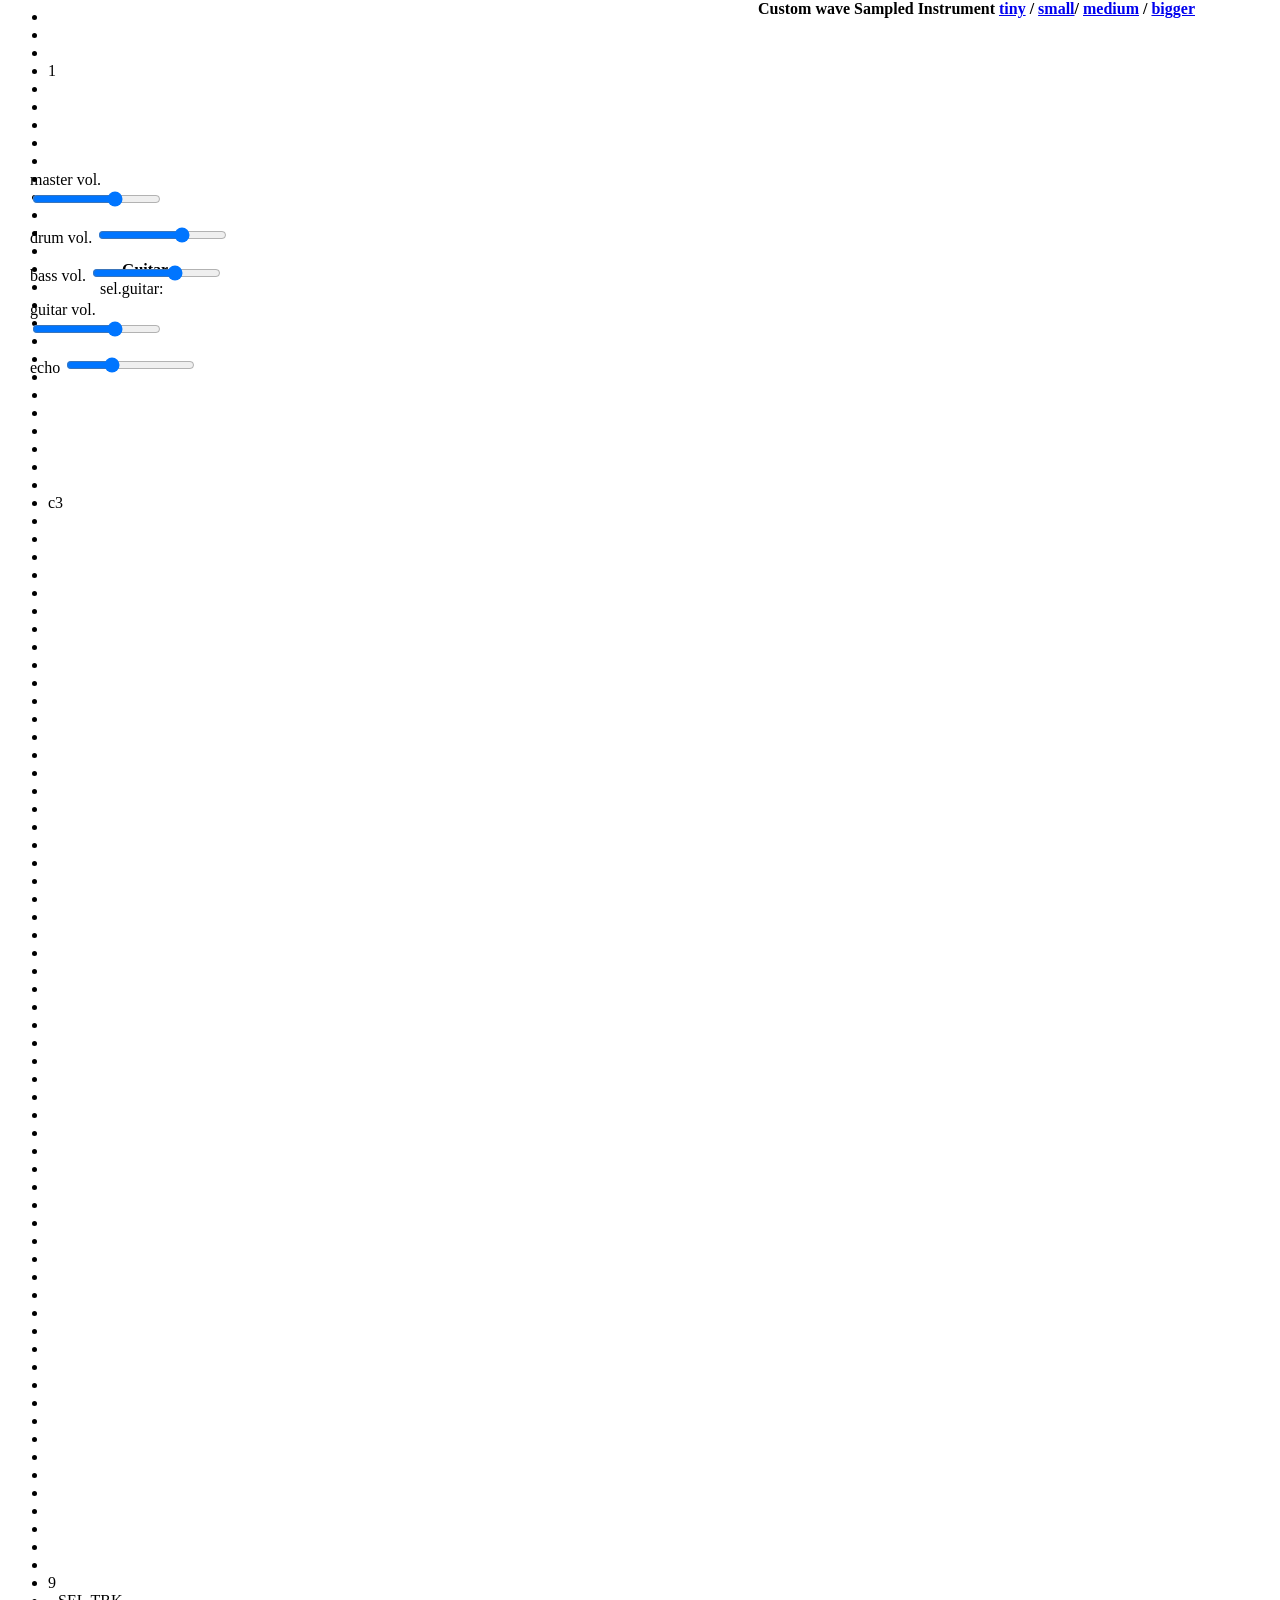
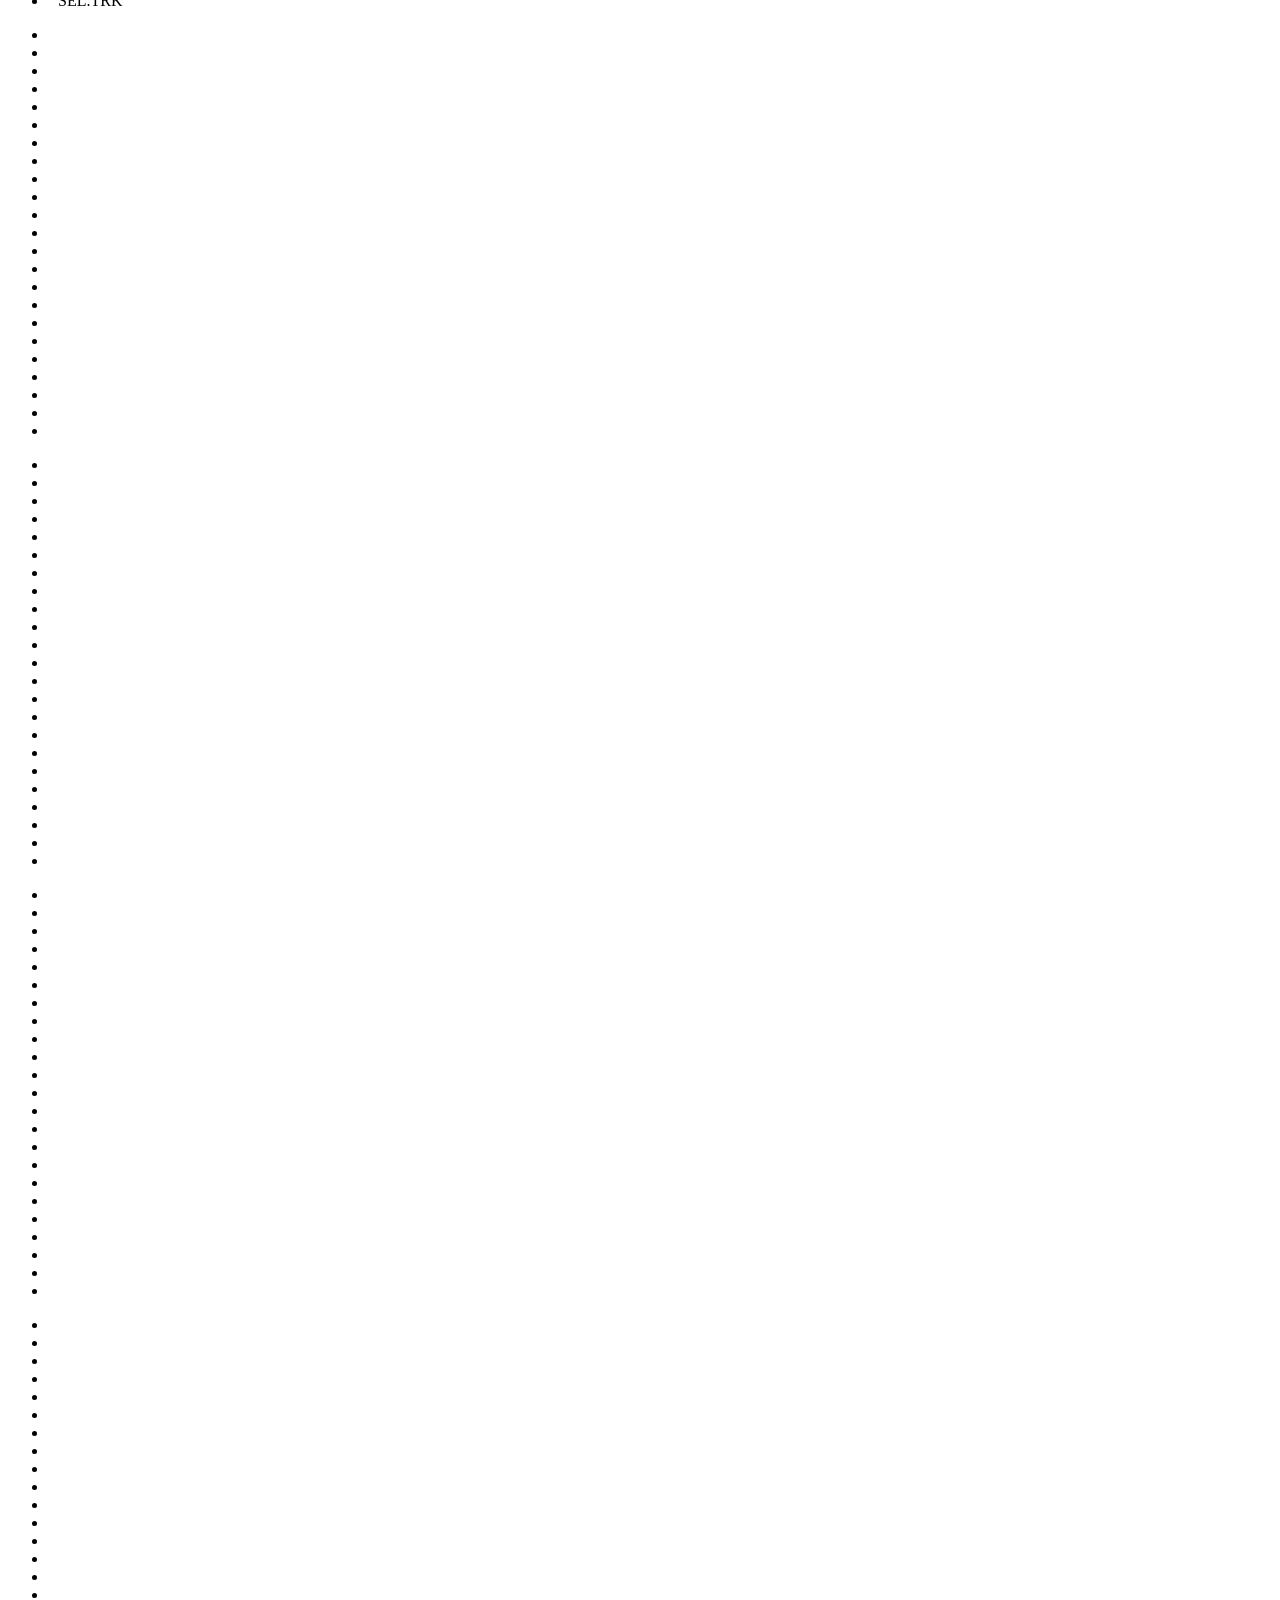
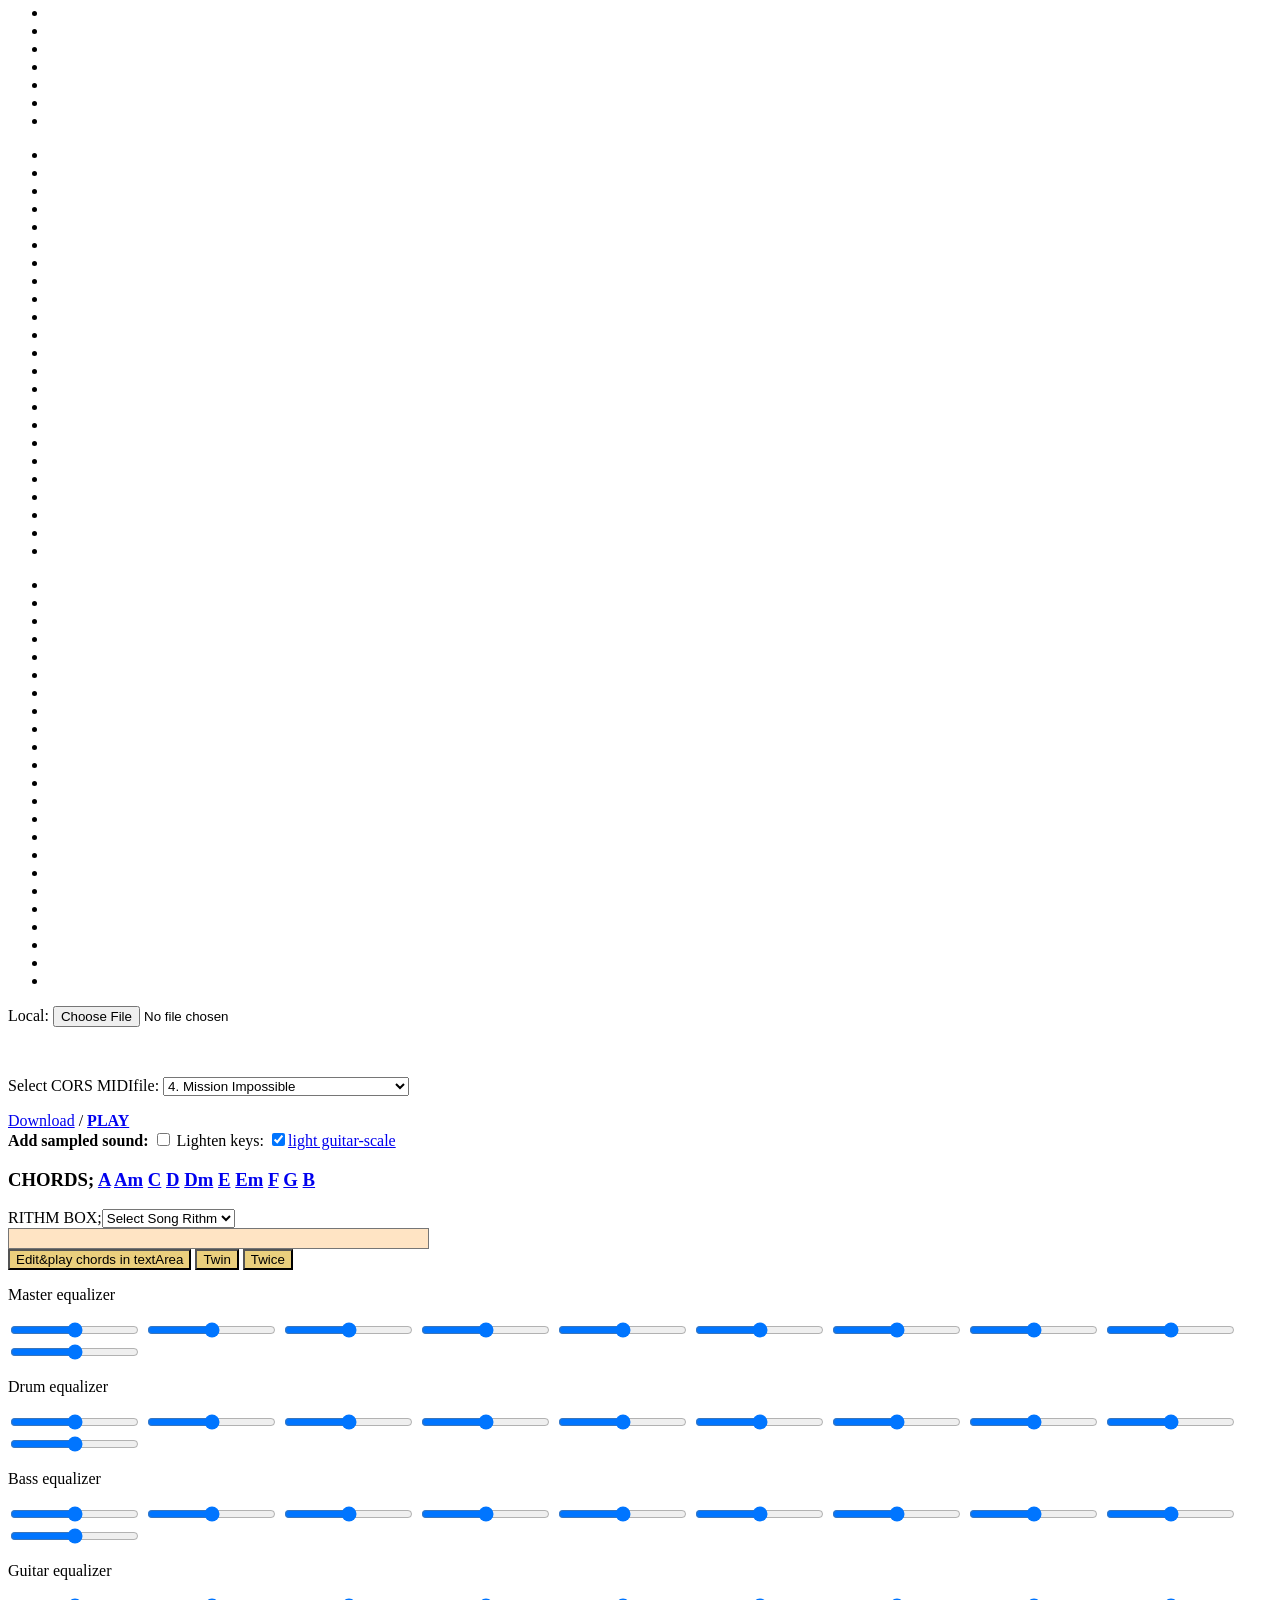
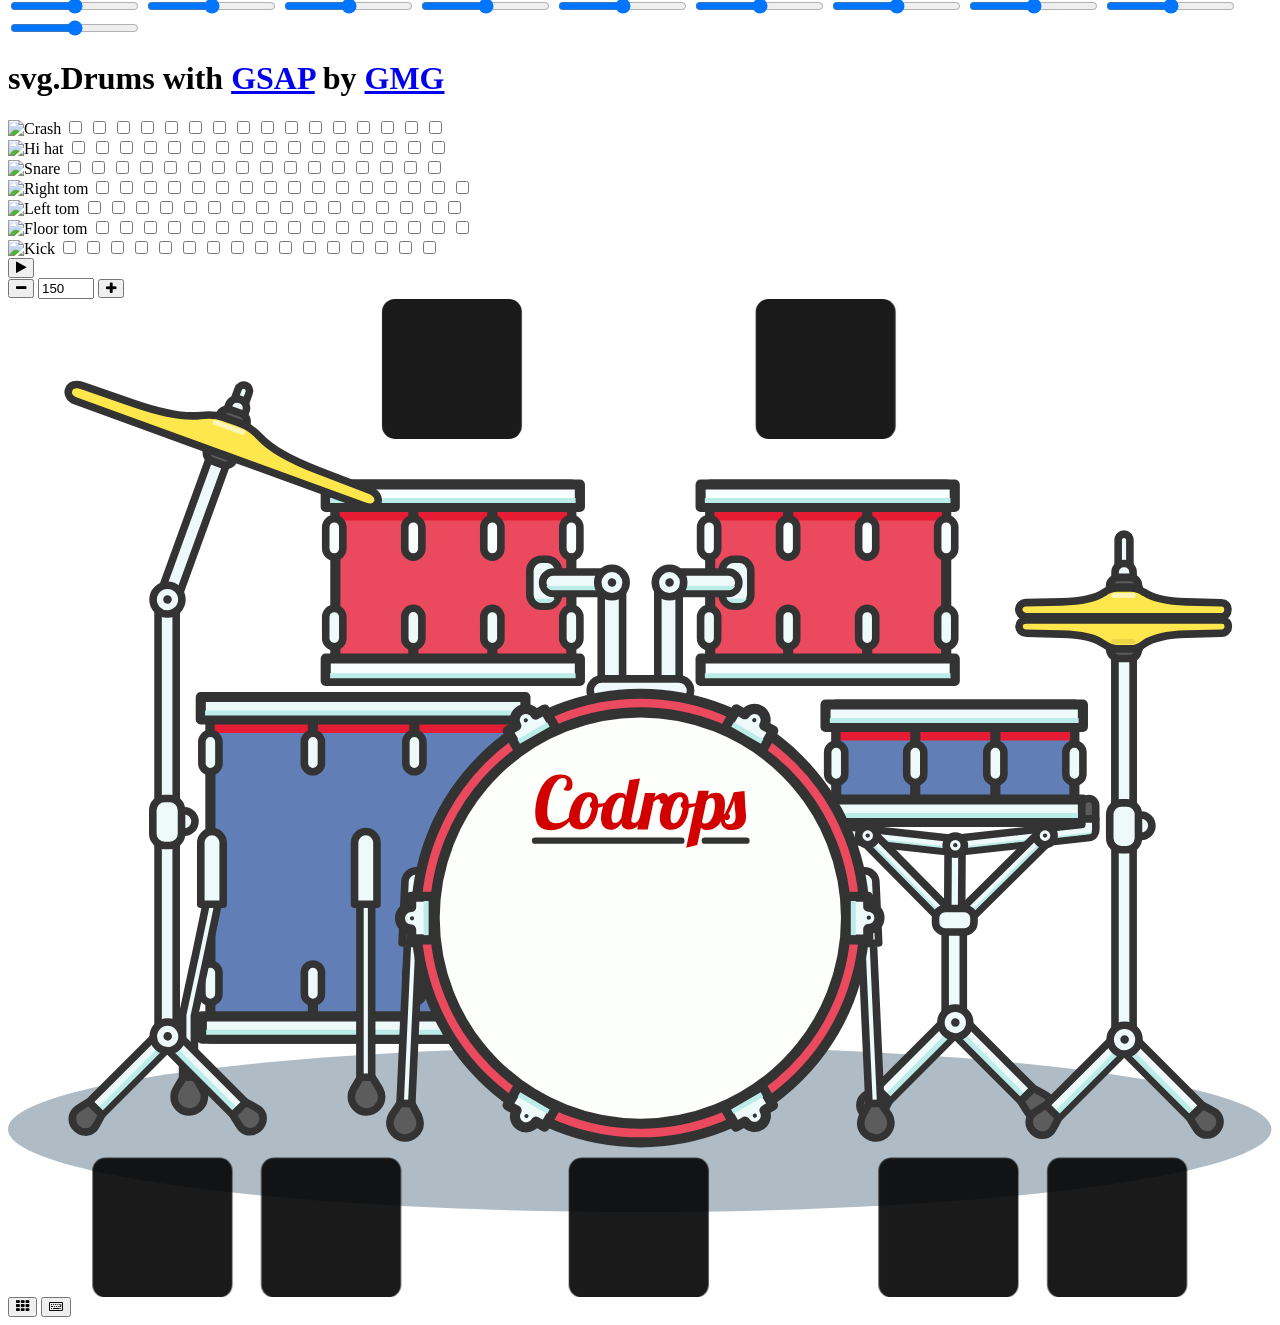
==== ,,,,MyStudio_sampledInstruments.html @ 94fbf36f "Add files via upload" ====
<html>
	<head>
		<!-- myCustomInstrument-->
		<script src="vendors/MIDIFile.js"></script>
		<script src="js/myCustomInstrument.js"></script>
		<script src="../,,,,WebAudioFont-js/npm/dist/WebAudioFontPlayer.js"></script>
		<!-- do not include not used below-->
		<script src="../,,,,WebAudioFont-js/_webaudiofontdata/0250_Acoustic Guitar Steel/0250_JCLive_sf2_file.js"></script>
		<script src="../,,,,WebAudioFont-js/_webaudiofontdata/0290_Elektrik Guitar Overdriven/0290_SBLive_sf2.js"></script>		
		<script src="../,,,,WebAudioFont-js/_webaudiofontdata/0300_Elektrik Guitar Distortion/0300_SBLive_sf2.js"></script>		
		<script src="../,,,,WebAudioFont-js/_webaudiofontdata/0340_Electric Bass pick/0340_SBLive_sf2.js"></script>	
		<script src="../,,,,WebAudioFont-js/_webaudiofontdata/,Drums/SBLive/12835_0_SBLive_sf2.js"></script>		
		<script src="../,,,,WebAudioFont-js/_webaudiofontdata/,Drums/SBLive/12838_0_SBLive_sf2.js"></script>		
		<script src="../,,,,WebAudioFont-js/_webaudiofontdata/,Drums/SBLive/12842_0_SBLive_sf2.js"></script>	
		<!-- - -->
		<link rel="shortcut icon" href="favicon.ico">
		<link rel="stylesheet" type="text/css" href="css/normalize.css">
		<link rel="stylesheet" type="text/css" href="css/my_styles.css">	
		<link rel="stylesheet" type="text/css" href="fonts/font-awesome-4.3.0/css/font-awesome.min.css">
		<script src="vendors/jquery-1.12.1.min.js"></script>
	</head>
	<body>
		<div id='pianoKeyboard'>
			<h4 style="position: fixed;top:0;right:85; margin-top:0;cursor: pointer; z-index: 9;">Custom wave Sampled Instrument
				<a href="#" onclick='document.getElementById("pianoset").style.fontSize ="smaller";'>tiny</a> / 
				<a href="#" onclick='document.getElementById("pianoset").style.fontSize ="medium";'><strong>small</strong></a>/ 
				<a href="#" onclick='document.getElementById("pianoset").style.fontSize ="large";'><strong>medium</strong></a> / 
				<a href="#" onclick='document.getElementById("pianoset").style.fontSize ="x-large";'><strong>bigger</strong></a>
				<br/>
			</h4>
			<ul id="pianoset" class="set">
			<!-- reduced midi keyz
					<li id='0'  class="white c " onclick='playKeyNow(0)'>0</li>
					<li id='1'  class="black cs" onclick='playKeyNow(1)'></li>
					<li id='2'  class="white d " onclick='playKeyNow(2)'></li>
					<li id='3'  class="black ds" onclick='playKeyNow(3)'></li>
					<li id='4'  class="white e " onclick='playKeyNow(4)'></li>
					<li id='5'  class="white f " onclick='playKeyNow(5)'></li>
					<li id='6'  class="black fs" onclick='playKeyNow(6)'></li>
					<li id='7'  class="white g " onclick='playKeyNow(7)'></li>
					<li id='8'  class="black gs" onclick='playKeyNow(8)'></li>
					<li id='9'  class="white a " onclick='playKeyNow(9)'></li>
					<li id='10' class="black bs" onclick='playKeyNow(10)'></li>
					<li id='11' class="white b " onclick='playKeyNow(11)'></li>
					<li id='12' class="white c "  onclick='playKeyNow(0+12*1)'></li>
					<li id='13' class="black cs"  onclick='playKeyNow(1+12*1)'></li>
					<li id='14' class="white d " onclick='playKeyNow(2+12*1)'></li>
					<li id='15' class="black ds"  onclick='playKeyNow(3+12*1)'></li>
					<li id='16' class="white e " onclick='playKeyNow(4+12*1)'></li>
					<li id='17' class="white f "  onclick='playKeyNow(5+12*1)'></li>
					<li id='18' class="black fs" onclick='playKeyNow(6+12*1)'></li>
					<li id='19' class="white g "  onclick='playKeyNow(7+12*1)'></li>
					<li id='20' class="black gs"  onclick='playKeyNow(8+12*1)'></li>
				 -->	
					<li id='21' class="white a " onclick='playKeyNow(9+12*1)'></li>
					<li id='22' class="black bs" onclick='playKeyNow(10+12*1)'></li>
					<li id='23' class="white b " onclick='playKeyNow(11+12*1)'></li>
					<li id='24' class="white c " onclick='playKeyNow(0+12*2)'>1</li> <!-- c1-->
					<li id='25' class="black cs" onclick='playKeyNow(1+12*2)'></li>
					<li id='26' class="white d " onclick='playKeyNow(2+12*2)'></li>
					<li id='27' class="black ds" onclick='playKeyNow(3+12*2)'></li>
					<li id='28' class="white e " onclick='playKeyNow(4+12*2)'></li>
					<li id='29' class="white f " onclick='playKeyNow(5+12*2)'></li>
					<li id='30' class="black fs" onclick='playKeyNow(6+12*2)'></li>
					<li id='31' class="white g " onclick='playKeyNow(7+12*2)'></li>
					<li id='32' class="black gs" onclick='playKeyNow(8+12*2)'></li>
					<li id='33' class="white a " onclick='playKeyNow(9+12*2)'></li>		<!-- A0-->
					<li id='34' class="black bs" onclick='playKeyNow(10+12*2)'></li>
					<li id='35' class="white b " onclick='playKeyNow(11+12*2)'></li>
					<li id='36' class="white c " onclick='playKeyNow(0+12*3)'></li> <!--c2  call middle+12-->
					<li id='37' class="black cs" onclick='playKeyNow(1+12*3)'></li>
					<li id='38' class="white d " onclick='playKeyNow(2+12*3)'></li>
					<li id='39' class="black ds" onclick='playKeyNow(3+12*3)'></li>
					<li id='40' class="white e " onclick='playKeyNow(4+12*3)'></li>
					<li id='41' class="white f " onclick='playKeyNow(5+12*3)'></li>
					<li id='42' class="black fs" onclick='playKeyNow(6+12*3)'></li>
					<li id='43' class="white g " onclick='playKeyNow(7+12*3)'></li>
					<li id='44' class="black gs" onclick='playKeyNow(8+12*3)'></li>
					<li id='45' class="white a " onclick='playKeyNow(9+12*3)'></li>
					<li id='46' class="black bs" onclick='playKeyNow(10+12*3)'></li>
					<li id='47' class="white b " onclick='playKeyNow(11+12*3)'></li>
					<li id='48' class="white c " onclick='playKeyNow(0+12*4)'>c3</li> <!--c3 48 4 -->
					<li id='49' class="black cs" onclick='playKeyNow(1+12*4)'></li>
					<li id='50' class="white d " onclick='playKeyNow(2+12*4)'></li>
					<li id='51' class="black ds" onclick='playKeyNow(3+12*4)'></li>
					<li id='52' class="white e " onclick='playKeyNow(4+12*4)'></li>
					<li id='53' class="white f " onclick='playKeyNow(5+12*4)'></li>
					<li id='54' class="black fs" onclick='playKeyNow(6+12*4)'></li>
					<li id='55' class="white g " onclick='playKeyNow(7+12*4)'></li>
					<li id='56' class="black gs" onclick='playKeyNow(8+12*4)'></li>
					<li id='57' class="white a " onclick='playKeyNow(9+12*4)'></li>
					<li id='58' class="black bs" onclick='playKeyNow(10+12*4)'></li>
					<li id='59' class="white b " onclick='playKeyNow(11+12*4)'></li>
					<li id='60' class="white c " onclick='playKeyNow(0+12*5)'></li> <!-- c4 -->
					<li id='61' class="black cs" onclick='playKeyNow(1+12*5)'></li>
					<li id='62' class="white d " onclick='playKeyNow(2+12*5)'></li>
					<li id='63' class="black ds" onclick='playKeyNow(3+12*5)'></li>
					<li id='64' class="white e " onclick='playKeyNow(4+12*5)'></li>
					<li id='65' class="white f " onclick='playKeyNow(5+12*5)'></li>
					<li id='66' class="black fs" onclick='playKeyNow(6+12*5)'></li>
					<li id='67' class="white g " onclick='playKeyNow(7+12*5)'></li>
					<li id='68' class="black gs" onclick='playKeyNow(8+12*5)'></li>
					<li id='69' class="white a " onclick='playKeyNow(9+12*5)'></li>
					<li id='70' class="black bs" onclick='playKeyNow(10+12*5)'></li>
					<li id='71' class="white b " onclick='playKeyNow(11+12*5)'></li>
					<li id='72' class="white c " onclick='playKeyNow(0+12*6)'></li> <!-- c5 -->
					<li id='73' class="black cs" onclick='playKeyNow(1+12*6)'></li>
					<li id='74' class="white d " onclick='playKeyNow(2+12*6)'></li>
					<li id='75' class="black ds" onclick='playKeyNow(3+12*6)'></li>
					<li id='76' class="white e " onclick='playKeyNow(4+12*6)'></li>
					<li id='77' class="white f " onclick='playKeyNow(5+12*6)'></li>
					<li id='78' class="black fs" onclick='playKeyNow(6+12*6)'></li>
					<li id='79' class="white g " onclick='playKeyNow(7+12*6)'></li>
					<li id='80' class="black gs" onclick='playKeyNow(8+12*6)'></li>
					<li id='81' class="white a " onclick='playKeyNow(9+12*6)'></li>
					<li id='82' class="black bs" onclick='playKeyNow(10+12*6)'></li>
					<li id='83' class="white b " onclick='playKeyNow(11+12*6)'></li>
					<li id='84' class="white c " onclick='playKeyNow(0+12*7)'></li> <!-- c6 -->
					<li id='85' class="black cs" onclick='playKeyNow(1+12*7)'></li>
					<li id='86' class="white d " onclick='playKeyNow(2+12*7)'></li>
					<li id='87' class="black ds" onclick='playKeyNow(3+12*7)'></li>
					<li id='88' class="white e " onclick='playKeyNow(4+12*7)'></li>
					<li id='89' class="white f " onclick='playKeyNow(5+12*7)'></li>
					<li id='90' class="black fs" onclick='playKeyNow(6+12*7)'></li>
					<li id='91' class="white g " onclick='playKeyNow(7+12*7)'></li>
					<li id='92' class="black gs" onclick='playKeyNow(8+12*7)'></li>
					<li id='93' class="white a " onclick='playKeyNow(9+12*7)'></li>
					<li id='94' class="black bs" onclick='playKeyNow(10+12*7)'></li>
					<li id='95' class="white b " onclick='playKeyNow(11+12*7)'></li>
					<li id='96' class="white c " onclick='playKeyNow(0+12*8)'></li> <!-- c7 -->
					<li id='97' class="black cs" onclick='playKeyNow(1+12*7)'></li>
					<li id='98' class="white d " onclick='playKeyNow(2+12*7)'></li>
					<li id='99' class="black ds" onclick='playKeyNow(3+12*7)'></li>
					<li id='100' class="white e " onclick='playKeyNow(4+12*7)'></li>
					<li id='101' class="white f " onclick='playKeyNow(5+12*7)'></li>
					<li id='102' class="black fs" onclick='playKeyNow(6+12*7)'></li>
					<li id='103' class="white g " onclick='playKeyNow(7+12*7)'></li>
					<li id='104' class="black gs" onclick='playKeyNow(8+12*7)'></li>
					<li id='105' class="white a " onclick='playKeyNow(9+12*7)'></li>
					<li id='106' class="black bs" onclick='playKeyNow(10+12*7)'></li>
					<li id='107' class="white b " onclick='playKeyNow(11+12*7)'></li>
					<li id='108' class="white c " onclick='playKeyNow(0+12*8)'>9</li> <!-- c8 -->
					<li><div id="Track" style="margin-right: -33; padding-left: 10; z-index:1">SEL.TRK</div></li>
			</ul>
		</div>
		<div id='guitar'><h4 style="position: fixed;top:240;left:122">Guitar</h4>
			<div id="TrackG" style="position: fixed;top:280;left:100">sel.guitar:</div>
			<ul class="string e">
					<li id="e64" class="64" onclick='my_rithm([64],_c,_chord)' title="64"></li><!-- 40-->
					<li id="e65" class="65" onclick='my_rithm([65],_c,_chord)' title="65"></li>
					<li id="e66" class="66" onclick='my_rithm([66],_c,_chord)' title="66"></li>
					<li id="e67" class="67" onclick='my_rithm([67],_c,_chord)' title="67"></li>
					<li id="e68" class="68" onclick='my_rithm([68],_c,_chord)' title="68"></li>
					<li id="e69" class="69" onclick='my_rithm([69],_c,_chord)' title="69"></li>
					<li id="e70" class="70" onclick='my_rithm([70],_c,_chord)' title="70"></li>
					<li id="e71" class="71" onclick='my_rithm([71],_c,_chord)' title="71"></li>
					<li id="e72" class="72" onclick='my_rithm([72],_c,_chord)' title="72"></li>
					<li id="e73" class="73" onclick='my_rithm([73],_c,_chord)' title="73"></li>
					<li id="e74" class="74" onclick='my_rithm([74],_c,_chord)' title="74"></li>
					<li id="e75" class="75" onclick='my_rithm([75],_c,_chord)' title="75"></li>
					<li id="e76" class="76" onclick='my_rithm([76],_c,_chord)' title="76"></li>
					<li id="e77" class="77" onclick='my_rithm([77],_c,_chord)' title="77"></li>
					<li id="e78" class="78" onclick='my_rithm([78],_c,_chord)' title="78"></li>
					<li id="e79" class="79" onclick='my_rithm([79],_c,_chord)' title="79"></li>
					<li id="e80" class="80" onclick='my_rithm([80],_c,_chord)' title="80"></li>
					<li id="e81" class="81" onclick='my_rithm([81],_c,_chord)' title="81"></li>
					<li id="e82" class="82" onclick='my_rithm([82],_c,_chord)' title="82"></li>
					<li id="e83" class="83" onclick='my_rithm([83],_c,_chord)' title="83"></li>
					<li id="e84" class="84" onclick='my_rithm([84],_c,_chord)' title="84"></li>
					<li id="e85" class="85" onclick='my_rithm([85],_c,_chord)' title="85"></li>
					<li id="e86" class="86" onclick='my_rithm([86],_c,_chord)' title="86"></li>
			</ul>
			<ul class="string B">
					<li id="B59" class="59" onclick='my_rithm([59],_c,_chord)'title="59"></li><!-- 40-->
					<li id="B60" class="60" onclick='my_rithm([60],_c,_chord)'title="60"></li>
					<li id="B61" class="61" onclick='my_rithm([61],_c,_chord)'title="61"></li>
					<li id="B62" class="62" onclick='my_rithm([62],_c,_chord)'title="62"></li>
					<li id="B63" class="63" onclick='my_rithm([63],_c,_chord)'title="63"></li>
					<li id="B64" class="64" onclick='my_rithm([64],_c,_chord)'title="64"></li>
					<li id="B65" class="65" onclick='my_rithm([65],_c,_chord)'title="65"></li>
					<li id="B66" class="66" onclick='my_rithm([66],_c,_chord)'title="66"></li>
					<li id="B67" class="67" onclick='my_rithm([67],_c,_chord)'title="67"></li>
					<li id="B68" class="68" onclick='my_rithm([68],_c,_chord)'title="68"></li>
					<li id="B69" class="69" onclick='my_rithm([69],_c,_chord)'title="69"></li>
					<li id="B70" class="70" onclick='my_rithm([70],_c,_chord)'title="70"></li>
					<li id="B71" class="71" onclick='my_rithm([71],_c,_chord)'title="71"></li>
					<li id="B72" class="72" onclick='my_rithm([72],_c,_chord)'title="72"></li>
					<li id="B73" class="73" onclick='my_rithm([73],_c,_chord)'title="73"></li>
					<li id="B74" class="74" onclick='my_rithm([74],_c,_chord)'title="74"></li>
					<li id="B75" class="75" onclick='my_rithm([75],_c,_chord)'title="75"></li>
					<li id="B76" class="76" onclick='my_rithm([76],_c,_chord)'title="76"></li>
					<li id="B77" class="77" onclick='my_rithm([77],_c,_chord)'title="77"></li>
					<li id="B78" class="78" onclick='my_rithm([78],_c,_chord)'title="78"></li>
					<li id="B79" class="79" onclick='my_rithm([79],_c,_chord)'title="79"></li>
					<li id="B80" class="80" onclick='my_rithm([80],_c,_chord)'title="80"></li>
					<li id="B81" class="81" onclick='my_rithm([81],_c,_chord)'title="81"></li>
			</ul>
			<ul class="string G">
					<li id="G55" class="55" onclick='my_rithm([55],_c,_chord)'title="55"></li><!-- 40-->
					<li id="G56" class="56" onclick='my_rithm([56],_c,_chord)'title="56"></li>
					<li id="G57" class="57" onclick='my_rithm([57],_c,_chord)'title="57"></li>
					<li id="G58" class="58" onclick='my_rithm([58],_c,_chord)'title="58"></li>
					<li id="G59" class="59" onclick='my_rithm([59],_c,_chord)'title="59"></li>
					<li id="G60" class="60" onclick='my_rithm([60],_c,_chord)'title="60"></li>
					<li id="G61" class="61" onclick='my_rithm([61],_c,_chord)'title="61"></li>
					<li id="G62" class="62" onclick='my_rithm([62],_c,_chord)'title="62"></li>
					<li id="G63" class="63" onclick='my_rithm([63],_c,_chord)'title="63"></li>
					<li id="G64" class="64" onclick='my_rithm([64],_c,_chord)'title="64"></li>
					<li id="G65" class="65" onclick='my_rithm([65],_c,_chord)'title="65"></li>
					<li id="G66" class="66" onclick='my_rithm([66],_c,_chord)'title="66"></li>
					<li id="G67" class="67" onclick='my_rithm([67],_c,_chord)'title="67"></li>
					<li id="G68" class="68" onclick='my_rithm([68],_c,_chord)'title="68"></li>
					<li id="G69" class="69" onclick='my_rithm([69],_c,_chord)'title="69"></li>
					<li id="G70" class="70" onclick='my_rithm([70],_c,_chord)'title="70"></li>
					<li id="G71" class="71" onclick='my_rithm([71],_c,_chord)'title="71"></li>
					<li id="G72" class="72" onclick='my_rithm([72],_c,_chord)'title="72"></li>
					<li id="G73" class="73" onclick='my_rithm([73],_c,_chord)'title="73"></li>
					<li id="G74" class="74" onclick='my_rithm([74],_c,_chord)'title="74"></li>
					<li id="G75" class="75" onclick='my_rithm([75],_c,_chord)'title="75"></li>
					<li id="G76" class="76" onclick='my_rithm([76],_c,_chord)'title="76"></li>
					<li id="G77" class="77" onclick='my_rithm([77],_c,_chord)'title="77"></li>
			</ul>
			<ul class="string D">
					<li id="D50" class="50" onclick='my_rithm([50],_c,_chord)'title="50"></li><!-- 40-->
					<li id="D51" class="51" onclick='my_rithm([51],_c,_chord)'title="51"></li>
					<li id="D52" class="52" onclick='my_rithm([52],_c,_chord)'title="52"></li>
					<li id="D53" class="53" onclick='my_rithm([53],_c,_chord)'title="53"></li>
					<li id="D54" class="54" onclick='my_rithm([54],_c,_chord)'title="54"></li>
					<li id="D55" class="55" onclick='my_rithm([55],_c,_chord)'title="55"></li>
					<li id="D56" class="56" onclick='my_rithm([56],_c,_chord)'title="56"></li>
					<li id="D57" class="57" onclick='my_rithm([57],_c,_chord)'title="57"></li>
					<li id="D58" class="58" onclick='my_rithm([58],_c,_chord)'title="58"></li>
					<li id="D59" class="59" onclick='my_rithm([59],_c,_chord)'title="59"></li>
					<li id="D60" class="60" onclick='my_rithm([60],_c,_chord)'title="60"></li>
					<li id="D61" class="61" onclick='my_rithm([61],_c,_chord)'title="61"></li>
					<li id="D62" class="62" onclick='my_rithm([62],_c,_chord)'title="62"></li>
					<li id="D63" class="63" onclick='my_rithm([63],_c,_chord)'title="63"></li>
					<li id="D64" class="64" onclick='my_rithm([64],_c,_chord)'title="64"></li>
					<li id="D65" class="65" onclick='my_rithm([65],_c,_chord)'title="65"></li>
					<li id="D66" class="66" onclick='my_rithm([66],_c,_chord)'title="66"></li>
					<li id="D67" class="67" onclick='my_rithm([67],_c,_chord)'title="67"></li>
					<li id="D68" class="68" onclick='my_rithm([68],_c,_chord)'title="68"></li>
					<li id="D69" class="69" onclick='my_rithm([69],_c,_chord)'title="69"></li>
					<li id="D70" class="70" onclick='my_rithm([70],_c,_chord)'title="70"></li>
					<li id="D71" class="71" onclick='my_rithm([71],_c,_chord)'title="71"></li>
					<li id="D72" class="72" onclick='my_rithm([72],_c,_chord)'title="72"></li>
			</ul>
			<ul class="string A">
					<li id="A45" class="45" onclick='my_rithm([45],_c,_chord)'title="45"></li><!-- 40-->
					<li id="A46" class="46" onclick='my_rithm([46],_c,_chord)'title="46"></li>
					<li id="A47" class="47" onclick='my_rithm([47],_c,_chord)'title="47"></li>
					<li id="A48" class="48" onclick='my_rithm([48],_c,_chord)'title="48"></li>
					<li id="A49" class="49" onclick='my_rithm([49],_c,_chord)'title="49"></li>
					<li id="A50" class="50" onclick='my_rithm([50],_c,_chord)'title="50"></li>
					<li id="A51" class="51" onclick='my_rithm([51],_c,_chord)'title="51"></li>
					<li id="A52" class="52" onclick='my_rithm([52],_c,_chord)'title="52"></li>
					<li id="A53" class="53" onclick='my_rithm([53],_c,_chord)'title="53"></li>
					<li id="A54" class="54" onclick='my_rithm([54],_c,_chord)'title="54"></li>
					<li id="A55" class="55" onclick='my_rithm([55],_c,_chord)'title="55"></li>
					<li id="A56" class="56" onclick='my_rithm([56],_c,_chord)'title="56"></li>
					<li id="A57" class="57" onclick='my_rithm([57],_c,_chord)'title="57"></li>
					<li id="A58" class="58" onclick='my_rithm([58],_c,_chord)'title="58"></li>
					<li id="A59" class="59" onclick='my_rithm([59],_c,_chord)'title="59"></li>
					<li id="A60" class="60" onclick='my_rithm([60],_c,_chord)'title="60"></li>
					<li id="A61" class="61" onclick='my_rithm([61],_c,_chord)'title="61"></li>
					<li id="A62" class="62" onclick='my_rithm([62],_c,_chord)'title="62"></li>
					<li id="A63" class="63" onclick='my_rithm([63],_c,_chord)'title="63"></li>
					<li id="A64" class="64" onclick='my_rithm([64],_c,_chord)'title="64"></li>
					<li id="A65" class="65" onclick='my_rithm([65],_c,_chord)'title="65"></li>
					<li id="A66" class="66" onclick='my_rithm([66],_c,_chord)'title="66"></li>
					<li id="A67" class="67" onclick='my_rithm([67],_c,_chord)'title="67"></li>
			</ul>
			<ul class="string E">
					<li id="E40" class="40" onclick='my_rithm([40],_c,_chord)'title="40"></li><!-- 40-->
					<li id="E41" class="41" onclick='my_rithm([41],_c,_chord)'title="41"></li>
					<li id="E42" class="42" onclick='my_rithm([42],_c,_chord)'title="42"></li>
					<li id="E43" class="43" onclick='my_rithm([43],_c,_chord)'title="43"></li>
					<li id="E44" class="44" onclick='my_rithm([44],_c,_chord)'title="44"></li>
					<li id="E45" class="45" onclick='my_rithm([45],_c,_chord)'title="45"></li>
					<li id="E46" class="46" onclick='my_rithm([46],_c,_chord)'title="46"></li>
					<li id="E47" class="47" onclick='my_rithm([47],_c,_chord)'title="47"></li>
					<li id="E48" class="48" onclick='my_rithm([48],_c,_chord)'title="48"></li>
					<li id="E49" class="49" onclick='my_rithm([49],_c,_chord)'title="49"></li>
					<li id="E50" class="50" onclick='my_rithm([50],_c,_chord)'title="50"></li>
					<li id="E51" class="51" onclick='my_rithm([51],_c,_chord)'title="51"></li>
					<li id="E52" class="52" onclick='my_rithm([52],_c,_chord)'title="52"></li>
					<li id="E53" class="53" onclick='my_rithm([53],_c,_chord)'title="53"></li>
					<li id="E54" class="54" onclick='my_rithm([54],_c,_chord)'title="54"></li>
					<li id="E55" class="55" onclick='my_rithm([55],_c,_chord)'title="55"></li>
					<li id="E56" class="56" onclick='my_rithm([56],_c,_chord)'title="56"></li>
					<li id="E57" class="57" onclick='my_rithm([57],_c,_chord)'title="57"></li>
					<li id="E58" class="58" onclick='my_rithm([58],_c,_chord)'title="58"></li>
					<li id="E59" class="59" onclick='my_rithm([59],_c,_chord)'title="59"></li>
					<li id="E60" class="60" onclick='my_rithm([60],_c,_chord)'title="60"></li>
					<li id="E61" class="61" onclick='my_rithm([61],_c,_chord)'title="61"></li>
					<li id="E62" class="62" onclick='my_rithm([62],_c,_chord)'title="62"></li>
			</ul>

			</div>
		<div id='getit'> <p>Local: <input type="file" id="filesinput" name="filesarr[]"/></p><br>
			<p>Select CORS MIDIfile: <select id='midi'></select></p>
			<a href="#" onclick="_download()">Download</a> / <a href="#" onclick="_play()"><strong>PLAY</strong></a><br>
			<strong>Add sampled sound: </strong><input type="checkbox" id="myCheck">
			Lighten keys: <input type="checkbox" id="myCheck2" checked><a href="#" onclick="scale.forEach(function(elm,ndx){showNoteOnKeyboard(elm,3333);});">light guitar-scale</a>
			<div id='my_rithm'>
				<h3>CHORDS; 
				<a href="#" onclick="my_rithm(A,_c,_chord)"> A</a>
				<a href="#" onclick="my_rithm(Am,_c,_chord)"> Am</a>
				<a href="#" onclick="my_rithm(C,_c,_chord)"> C</a>
				<a href="#" onclick="my_rithm(D,_c,_chord)"> D</a>
				<a href="#" onclick="my_rithm(Dm,_c,_chord)"> Dm</a>
				<a href="#" onclick="my_rithm(E,_c,_chord)"> E</a>
				<a href="#" onclick="my_rithm(Em,_c,_chord)"> Em</a>
				<a href="#" onclick="my_rithm(F,_c,_chord)"> F</a>
				<a href="#" onclick="my_rithm(G,_c,_chord)"> G</a>
				<a href="#" onclick="my_rithm(B,_c,_chord)"> B</a>
				</h3>
				RITHM BOX;<select id="rdyrths">
					<option value="Am C " selected>Select Song Rithm</option>
					<option value="Am/ C E\\ G/ Am Am= C/ G\\ C G" >Animals Path</option>
					<option value=" C G C G" >CGCG</option>
				</select><br>
				<textarea id="textToArray"  rows="1" cols="50"style="resize:none; background:bisque;"></textarea><br>
				<button onclick="textaeratoArray(1)"style="resize:none; background:#eacf7d;">Edit&play chords in textArea</button>
				<button onclick="textaeratoArray(1);textaeratoArray(1);"style="resize:none; background:#eacf7d;">Twin</button>
				<button onclick="textaeratoArray(2)"style="resize:none; background:#eacf7d;">Twice</button>
				<div id="arrayOutput"></div>
			</div>	
			<script type="text/javascript"> var debug=true; ///////////// rthm
				var scale = [28, 45, 50, 55, 67, 76];
				var A = [40, 45, 52, 57, 61, 64];
				var Am = [4+12*3+0, 9+12*3+0, 2+12*4+2, 7+12*4+2, 11+12*4+1, 4+12*5+0];
				var B = [41, 46, 53, 58, 62, 65];
				var C =  [4+12*3+0, 9+12*3+3, 2+12*4+2, 7+12*4+0, 11+12*4+1, 4+12*5+0];
				var D = [50, 57, 62, 66];
				var Dm = [50, 57, 62, 65];
				var E =  [4+12*3+0, 9+12*3+2, 2+12*4+2, 7+12*4+1, 11+12*4+0, 4+12*5+0];
				var Em = [40, 47, 52, 59];
				var F = [41, 48, 53, 57, 60, 65];
				var G =  [4+12*3+3, 9+12*3+2, 2+12*4+0, 7+12*4+0, 11+12*4+0, 4+12*5+3];			
				var _c='chords', _s='snap', _d='strumpD',_u='StrumUp',  _song='song', _chord='rithm';
				var slct_rx = document.getElementById('rdyrths');
				var textArea_Elm = document.getElementById('textToArray');
				var arrayOutput = document.getElementById('arrayOutput');
				var varNames = varStyle = new Array();
				///* insert selected rithm to txtarea  stalls*/
				slct_rx.addEventListener("change",function(event){varNames=[];varStyle=[];textArea_Elm.innerText=slct_rx.value;});//, false);
				//
				var selectedPreset = _tone_0250_JCLive_sf2_file;
				function textaeratoArray(n){ arrayOutput.innerText=''; ////// on click play textarea/// get names
						var y=textArea_Elm.value;
						if(n>1) y+=y;
						var x = y.trim().split(' ');	if(debug)console.log(x);//x = JSON.stringify(x);
						for (var i=0; i<x.length; i++){
								// split style
								varStyle[i]=_c;
								if(/[\/]/.test(x[i])) varStyle[i]=_u;
								if(/[\\]/.test(x[i])) varStyle[i]=_d;
								if(/[\=]/.test(x[i])) varStyle[i]=_s;
								x[i] = x[i].replace(/[^\w\s]/gi, ''); //clean specials
								varNames[i]= window[x[i]]; arrayOutput.innerText +=varNames[i]+' '+varStyle[i]+'\n';
						}
						my_rithm(varNames,varStyle,_song);
						varNames = []; varStyle = [];
				}	
				function my_guitar(key){Gplayer.queueChord( audioContext, audioContext.destination, selectedPreset, 0, key, 3);}
				function my_rithm(_notesArray,style,z){ var dur = 1000; Gplayer.cancelQueue(audioContext); ///////
					if(z=='song'){var midiNotes = _notesArray;}
					if(z=='rithm'){var midiNotes = [_notesArray]; var crd=true;}
					if(debug)console.log(midiNotes,style);
					midiNotes.forEach(function (el, index) {if(debug)console.log(el);
						setTimeout(function () {
							midiNotes[index].forEach(function(elm,ndx){showNoteOnKeyboard(elm,dur*1.5);});///
							if(crd){
								if(style=='chords') Gplayer.queueChord(		audioContext, audioContext.destination, selectedPreset, 0, el, 1.5);
								if(style=='snap')	 Gplayer.queueSnap(		  audioContext, audioContext.destination, selectedPreset, 0, el, 1.5);
								if(style=='strumpD')Gplayer.queueStrumDown(audioContext, audioContext.destination, selectedPreset, 0, el, 1.5);
								if(style=='StrumUp')Gplayer.queueStrumUp(	audioContext, audioContext.destination, selectedPreset, 0, el, 1.5);
							}else{
								if(style[index]=='chords') Gplayer.queueChord(		 audioContext, audioContext.destination, selectedPreset, 0, el, 1.5);
								if(style[index]=='snap')	 Gplayer.queueSnap(		 audioContext, audioContext.destination, selectedPreset, 0, el, 1.5);
								if(style[index]=='strumpD')Gplayer.queueStrumDown(audioContext, audioContext.destination, selectedPreset, 0, el, 1.5);
								if(style[index]=='StrumUp')Gplayer.queueStrumUp(	 audioContext, audioContext.destination, selectedPreset, 0, el, 1.5);
							}
						}, index * dur);
						setTimeout(function(){arrayOutput.innerText='';}, 5000);
					});
					if(debug)console.log('rithm Loop finished.');
				}
			</script>
	
			<script>//cors
				var _files=[
				{title:'Test file',path:'Audio/midi/123.mid'},
				{title:'Dave Brubeck -Take Five',path:'Audio/midi/brubeck_dave-take_five.mid'},
				{title:'Jerry Lee Lewis -Great Balls of Fire',path:'Audio/midi/Jerry_Lee_Lewis_-_Great_Balls_of_Fire.mid'},
				{title:'Mission Impossible',path:'Audio/midi/Movie_Themes_-_Mission_Impossible.mid'},
				{title:'Mozart -Symphony No.40 p.1,',path:'Audio/midi/sym40-1.mid'},
				{title:'Nirvana - Come As You Are',path:'Audio/midi/Nirvana_-_Come_As_You_Are.mid'},
				{title:'Pirates of the Caribbean',path:'Audio/midi/Hans_Zimmer_-_Pirates_Of_The_Caribbean.mid'},
				{title:'Psycho ',path:'Audio/midi/Movie_Themes_-_Psycho.mid'},
				{title:'The Good, the Bad and the Ugly',path:'Audio/midi/GoodTheBadAndTheUgly.mid'},
				{title:'The Phantom of the Opera',path:'Audio/midi/Movie_Themes_-_Phantom_Of_The_Opera.mid'},
				{title:'U96 Das Boot',path:'Audio/midi/DasBoot.mid'},
				{title:'Sample 1',path:'Audio/C2right.mp3'},
				{title:'Sample 2',path:'Audio/F2right.mp3'}
				];
				var selmdx = document.getElementById('midi');/* selected */ 
				for(var i = 0; i < _files.length; i++){
					var opt = document.createElement('option'); if(debug)console.log(_files[i].title,_files[i].path);
					opt.innerHTML = ''+(i+1)+'. '+_files[i].title;
					opt.value = _files[i].path; if(debug)console.log(opt.innerHTML,opt.value);
					if(i==3){opt.selected = 'selected'}
					selmdx.appendChild(opt);
				}
				function _download() {var c=selmdx.value; location.href=c;if(debug)console.log(c);
					///gerekyok//let steak = _files.filter(obj => obj.title === c); console.log(c, steak[0].title, steak[0].path);l ocation.href=steak[0].path;
				}	
				function _play() {var c=selmdx.value; handleExample(c);
					///gerekyok//let steak = _files.filter(obj => obj.title === c); console.log(c, steak[0].title, steak[0].path); handleExample(steak[0].path);
				}								
			</script>	
		</div>
		<div id='Cntrls'></div>
		<div style='position: fixed; width:200px; left: 30; top: 155;'>
			<p>master vol. <input type="range" class="slider" value="1.0" min="0.0" max="1.5" step="0.1" onchange="channelMaster.output.gain.setTargetAtTime(value,0,0.0001);"></p>
			<p>drum vol.   <input type="range" class="slider" value="1.0" min="0.0" max="1.5" step="0.1" onchange="channelDrums.output.gain.setTargetAtTime(value,0,0.0001);"></p>
			<p>bass vol.   <input type="range" class="slider" value="1.0" min="0.0" max="1.5" step="0.1" onchange="channelBass.output.gain.setTargetAtTime(value,0,0.0001);"></p>
			<p>guitar vol. <input type="range" class="slider" value="1.0" min="0.0" max="1.5" step="0.1" onchange="channelDistortion.output.gain.setTargetAtTime(value,0,0.0001);"></p>
			<p>echo <input type="range" class="slider" value="0.5" min="0.0" max="1.5" step="0.1" onchange="reverberator.wet.gain.setTargetAtTime(value,0,0.0001);"></p>
		</div>	
		<div class='mixer' style='left: 220;'>
		<p>Master equalizer</p>	
			<input type="range" orient="vertical" value="0.0" min="-10.0" max="10.0" step="1" onchange="channelMaster.band32.gain.setTargetAtTime(value,0,0.0001);"/>
			<input type="range" orient="vertical" value="0.0" min="-10.0" max="10.0" step="1" onchange="channelMaster.band64.gain.setTargetAtTime(value,0,0.0001);"/>
			<input type="range" orient="vertical" value="0.0" min="-10.0" max="10.0" step="1" onchange="channelMaster.band128.gain.setTargetAtTime(value,0,0.0001);"/>
			<input type="range" orient="vertical" value="0.0" min="-10.0" max="10.0" step="1" onchange="channelMaster.band256.gain.setTargetAtTime(value,0,0.0001);"/>
			<input type="range" orient="vertical" value="0.0" min="-10.0" max="10.0" step="1" onchange="channelMaster.band512.gain.setTargetAtTime(value,0,0.0001);"/>
			<input type="range" orient="vertical" value="0.0" min="-10.0" max="10.0" step="1" onchange="channelMaster.band1k.gain.setTargetAtTime(value,0,0.0001);"/>
			<input type="range" orient="vertical" value="0.0" min="-10.0" max="10.0" step="1" onchange="channelMaster.band2k.gain.setTargetAtTime(value,0,0.0001);"/>
			<input type="range" orient="vertical" value="0.0" min="-10.0" max="10.0" step="1" onchange="channelMaster.band4k.gain.setTargetAtTime(value,0,0.0001);"/>
			<input type="range" orient="vertical" value="0.0" min="-10.0" max="10.0" step="1" onchange="channelMaster.band8k.gain.setTargetAtTime(value,0,0.0001);"/>
			<input type="range" orient="vertical" value="0.0" min="-10.0" max="10.0" step="1" onchange="channelMaster.band16k.gain.setTargetAtTime(value,0,0.0001);"/>
		</div>	
		<div class='mixer' style='left: 390;'>
		<p>Drum equalizer</p>
			<input type="range" orient="vertical" value="0.0" min="-10.0" max="10.0" step="1" onchange="channelDrums.band32.gain.setTargetAtTime(value,0,0.0001);"/>
			<input type="range" orient="vertical" value="0.0" min="-10.0" max="10.0" step="1" onchange="channelDrums.band64.gain.setTargetAtTime(value,0,0.0001);"/>
			<input type="range" orient="vertical" value="0.0" min="-10.0" max="10.0" step="1" onchange="channelDrums.band128.gain.setTargetAtTime(value,0,0.0001);"/>
			<input type="range" orient="vertical" value="0.0" min="-10.0" max="10.0" step="1" onchange="channelDrums.band256.gain.setTargetAtTime(value,0,0.0001);"/>
			<input type="range" orient="vertical" value="0.0" min="-10.0" max="10.0" step="1" onchange="channelDrums.band512.gain.setTargetAtTime(value,0,0.0001);"/>
			<input type="range" orient="vertical" value="0.0" min="-10.0" max="10.0" step="1" onchange="channelDrums.band1k.gain.setTargetAtTime(value,0,0.0001);"/>
			<input type="range" orient="vertical" value="0.0" min="-10.0" max="10.0" step="1" onchange="channelDrums.band2k.gain.setTargetAtTime(value,0,0.0001);"/>
			<input type="range" orient="vertical" value="0.0" min="-10.0" max="10.0" step="1" onchange="channelDrums.band4k.gain.setTargetAtTime(value,0,0.0001);"/>
			<input type="range" orient="vertical" value="0.0" min="-10.0" max="10.0" step="1" onchange="channelDrums.band8k.gain.setTargetAtTime(value,0,0.0001);"/>
			<input type="range" orient="vertical" value="0.0" min="-10.0" max="10.0" step="1" onchange="channelDrums.band16k.gain.setTargetAtTime(value,0,0.0001);"/>
		</div>
		<div class='mixer' style='left: 560;'>
		<p>Bass equalizer</p>	
			<input type="range" orient="vertical" value="0.0" min="-10.0" max="10.0" step="1" onchange="channelBass.band32.gain.setTargetAtTime(value,0,0.0001);"/>
			<input type="range" orient="vertical" value="0.0" min="-10.0" max="10.0" step="1" onchange="channelBass.band64.gain.setTargetAtTime(value,0,0.0001);"/>
			<input type="range" orient="vertical" value="0.0" min="-10.0" max="10.0" step="1" onchange="channelBass.band128.gain.setTargetAtTime(value,0,0.0001);"/>
			<input type="range" orient="vertical" value="0.0" min="-10.0" max="10.0" step="1" onchange="channelBass.band256.gain.setTargetAtTime(value,0,0.0001);"/>
			<input type="range" orient="vertical" value="0.0" min="-10.0" max="10.0" step="1" onchange="channelBass.band512.gain.setTargetAtTime(value,0,0.0001);"/>
			<input type="range" orient="vertical" value="0.0" min="-10.0" max="10.0" step="1" onchange="channelBass.band1k.gain.setTargetAtTime(value,0,0.0001);"/>
			<input type="range" orient="vertical" value="0.0" min="-10.0" max="10.0" step="1" onchange="channelBass.band2k.gain.setTargetAtTime(value,0,0.0001);"/>
			<input type="range" orient="vertical" value="0.0" min="-10.0" max="10.0" step="1" onchange="channelBass.band4k.gain.setTargetAtTime(value,0,0.0001);"/>
			<input type="range" orient="vertical" value="0.0" min="-10.0" max="10.0" step="1" onchange="channelBass.band8k.gain.setTargetAtTime(value,0,0.0001);"/>
			<input type="range" orient="vertical" value="0.0" min="-10.0" max="10.0" step="1" onchange="channelBass.band16k.gain.setTargetAtTime(value,0,0.0001);"/>
		</div>
		<div class='mixer' style='left: 730;'>
		<p>Guitar equalizer</p>	
			<input type="range" orient="vertical" value="0.0" min="-10.0" max="10.0" step="1" onchange="channelDistortion.band32.gain.setTargetAtTime(value,0,0.0001);"/>
			<input type="range" orient="vertical" value="0.0" min="-10.0" max="10.0" step="1" onchange="channelDistortion.band64.gain.setTargetAtTime(value,0,0.0001);"/>
			<input type="range" orient="vertical" value="0.0" min="-10.0" max="10.0" step="1" onchange="channelDistortion.band128.gain.setTargetAtTime(value,0,0.0001);"/>
			<input type="range" orient="vertical" value="0.0" min="-10.0" max="10.0" step="1" onchange="channelDistortion.band256.gain.setTargetAtTime(value,0,0.0001);"/>
			<input type="range" orient="vertical" value="0.0" min="-10.0" max="10.0" step="1" onchange="channelDistortion.band512.gain.setTargetAtTime(value,0,0.0001);"/>
			<input type="range" orient="vertical" value="0.0" min="-10.0" max="10.0" step="1" onchange="channelDistortion.band1k.gain.setTargetAtTime(value,0,0.0001);"/>
			<input type="range" orient="vertical" value="0.0" min="-10.0" max="10.0" step="1" onchange="channelDistortion.band2k.gain.setTargetAtTime(value,0,0.0001);"/>
			<input type="range" orient="vertical" value="0.0" min="-10.0" max="10.0" step="1" onchange="channelDistortion.band4k.gain.setTargetAtTime(value,0,0.0001);"/>
			<input type="range" orient="vertical" value="0.0" min="-10.0" max="10.0" step="1" onchange="channelDistortion.band8k.gain.setTargetAtTime(value,0,0.0001);"/>
			<input type="range" orient="vertical" value="0.0" min="-10.0" max="10.0" step="1" onchange="channelDistortion.band16k.gain.setTargetAtTime(value,0,0.0001);"/>
		</div>
    <!-- svg drum container -->
		<div class="container">
			<div class="content">
			  <header class="codrops-header"><h1>svg.Drums <span>with <a href="http://greensock.com/">GSAP</a> by <a href="./">GMG</a></span></h1></header>
				<div id="container-sequencer" class="container-sequencer collapse">
					<div id="sequencer" class="sequencer">
						<div class="row" data-target-drum="crash">
							<img src="img/crash.png" alt="Crash">
							<label><input type="checkbox"><span></span></label>
							<label><input type="checkbox"><span></span></label>
							<label><input type="checkbox"><span></span></label>
							<label><input type="checkbox"><span></span></label>
							<label><input type="checkbox"><span></span></label>
							<label><input type="checkbox"><span></span></label>
							<label><input type="checkbox"><span></span></label>
							<label><input type="checkbox"><span></span></label>
							<label><input type="checkbox"><span></span></label>
							<label><input type="checkbox"><span></span></label>
							<label><input type="checkbox"><span></span></label>
							<label><input type="checkbox"><span></span></label>
							<label><input type="checkbox"><span></span></label>
							<label><input type="checkbox"><span></span></label>
							<label><input type="checkbox"><span></span></label>
							<label><input type="checkbox"><span></span></label>
						</div>
						<div class="row" data-target-drum="hiHat">
							<img src="img/hi-hat.png" alt="Hi hat">
							<label><input type="checkbox"><span></span></label>
							<label><input type="checkbox"><span></span></label>
							<label><input type="checkbox"><span></span></label>
							<label><input type="checkbox"><span></span></label>
							<label><input type="checkbox"><span></span></label>
							<label><input type="checkbox"><span></span></label>
							<label><input type="checkbox"><span></span></label>
							<label><input type="checkbox"><span></span></label>
							<label><input type="checkbox"><span></span></label>
							<label><input type="checkbox"><span></span></label>
							<label><input type="checkbox"><span></span></label>
							<label><input type="checkbox"><span></span></label>
							<label><input type="checkbox"><span></span></label>
							<label><input type="checkbox"><span></span></label>
							<label><input type="checkbox"><span></span></label>
							<label><input type="checkbox"><span></span></label>
						</div>
						<div class="row" data-target-drum="snare">
							<img src="img/snare.png" alt="Snare">
							<label><input type="checkbox"><span></span></label>
							<label><input type="checkbox"><span></span></label>
							<label><input type="checkbox"><span></span></label>
							<label><input type="checkbox"><span></span></label>
							<label><input type="checkbox"><span></span></label>
							<label><input type="checkbox"><span></span></label>
							<label><input type="checkbox"><span></span></label>
							<label><input type="checkbox"><span></span></label>
							<label><input type="checkbox"><span></span></label>
							<label><input type="checkbox"><span></span></label>
							<label><input type="checkbox"><span></span></label>
							<label><input type="checkbox"><span></span></label>
							<label><input type="checkbox"><span></span></label>
							<label><input type="checkbox"><span></span></label>
							<label><input type="checkbox"><span></span></label>
							<label><input type="checkbox"><span></span></label>
						</div>
						<div class="row" data-target-drum="rightTom">
							<img src="img/right-tom.png" alt="Right tom">
							<label><input type="checkbox"><span></span></label>
							<label><input type="checkbox"><span></span></label>
							<label><input type="checkbox"><span></span></label>
							<label><input type="checkbox"><span></span></label>
							<label><input type="checkbox"><span></span></label>
							<label><input type="checkbox"><span></span></label>
							<label><input type="checkbox"><span></span></label>
							<label><input type="checkbox"><span></span></label>
							<label><input type="checkbox"><span></span></label>
							<label><input type="checkbox"><span></span></label>
							<label><input type="checkbox"><span></span></label>
							<label><input type="checkbox"><span></span></label>
							<label><input type="checkbox"><span></span></label>
							<label><input type="checkbox"><span></span></label>
							<label><input type="checkbox"><span></span></label>
							<label><input type="checkbox"><span></span></label>
						</div>
						<div class="row" data-target-drum="leftTom">
							<img src="img/left-tom.png" alt="Left tom">
							<label><input type="checkbox"><span></span></label>
							<label><input type="checkbox"><span></span></label>
							<label><input type="checkbox"><span></span></label>
							<label><input type="checkbox"><span></span></label>
							<label><input type="checkbox"><span></span></label>
							<label><input type="checkbox"><span></span></label>
							<label><input type="checkbox"><span></span></label>
							<label><input type="checkbox"><span></span></label>
							<label><input type="checkbox"><span></span></label>
							<label><input type="checkbox"><span></span></label>
							<label><input type="checkbox"><span></span></label>
							<label><input type="checkbox"><span></span></label>
							<label><input type="checkbox"><span></span></label>
							<label><input type="checkbox"><span></span></label>
							<label><input type="checkbox"><span></span></label>
							<label><input type="checkbox"><span></span></label>
						</div>
						<div class="row" data-target-drum="floorTom">
							<img src="img/floor-tom.png" alt="Floor tom">
							<label><input type="checkbox"><span></span></label>
							<label><input type="checkbox"><span></span></label>
							<label><input type="checkbox"><span></span></label>
							<label><input type="checkbox"><span></span></label>
							<label><input type="checkbox"><span></span></label>
							<label><input type="checkbox"><span></span></label>
							<label><input type="checkbox"><span></span></label>
							<label><input type="checkbox"><span></span></label>
							<label><input type="checkbox"><span></span></label>
							<label><input type="checkbox"><span></span></label>
							<label><input type="checkbox"><span></span></label>
							<label><input type="checkbox"><span></span></label>
							<label><input type="checkbox"><span></span></label>
							<label><input type="checkbox"><span></span></label>
							<label><input type="checkbox"><span></span></label>
							<label><input type="checkbox"><span></span></label>
						</div>
						<div class="row" data-target-drum="kick">
							<img src="img/kick.png" alt="Kick">
							<label><input type="checkbox"><span></span></label>
							<label><input type="checkbox"><span></span></label>
							<label><input type="checkbox"><span></span></label>
							<label><input type="checkbox"><span></span></label>
							<label><input type="checkbox"><span></span></label>
							<label><input type="checkbox"><span></span></label>
							<label><input type="checkbox"><span></span></label>
							<label><input type="checkbox"><span></span></label>
							<label><input type="checkbox"><span></span></label>
							<label><input type="checkbox"><span></span></label>
							<label><input type="checkbox"><span></span></label>
							<label><input type="checkbox"><span></span></label>
							<label><input type="checkbox"><span></span></label>
							<label><input type="checkbox"><span></span></label>
							<label><input type="checkbox"><span></span></label>
							<label><input type="checkbox"><span></span></label>
						</div>
						<div class="sequencer-controls">
							<button id="sequencer-active-btn" class="btn" aria-label="Play"><i class="fa fa-play"></i></button>
							<div class="sequencer-controls-tempo">
								<button id="bpm-decrease-btn" class="btn" aria-label="Decrease bpm"><i class="fa fa-minus"></i></button>
								<input id="bpm-indicator" type="number" min="100" max="300" size="3" value="150" readonly>
								<button id="bpm-increase-btn" class="btn" aria-label="Iecrease bpm"><i class="fa fa-plus"></i></button>
							</div>
						</div>
					</div>
				</div>
				<div id="container-drums" class="container-drums"> 
					<svg version="1.1" xmlns="http://www.w3.org/2000/svg" viewbox="0 0 1000 790" preserveAspectRatio="xMidYMid meet">
						<g id="Drums">
							<path id="Drum-Shadow" d="M999.77,656.9c0,36.16-223.73,65.48-499.77,65.48S0.23,693.06.23,656.9,224,591.42,500,591.42,999.77,620.65,999.77,656.9Z" transform="translate(-0.23)" fill="#b0bcc5"/>
							<g id="Snare">
								<g id="Snare-Drum">
									<path d="M655.47,320.79H843.88v92.94H655.47V320.79Z" transform="translate(-0.23)" fill="#627EB7" stroke="#333" stroke-linecap="round" stroke-linejoin="round" stroke-width="8"/>
									<path d="M840.5,345.29H658.84" transform="translate(-0.23)" fill="none" stroke="#e61c35" stroke-miterlimit="10" stroke-width="8"/>
									<g>
										<path d="M662.22,375.71a6.76,6.76,0,1,1-13.52,0v-16.9a6.76,6.76,0,1,1,13.52,0v16.9Zm188.42,0a6.76,6.76,0,1,1-13.52,0v-16.9a6.76,6.76,0,1,1,13.52,0v16.9Z" transform="translate(-0.23)" fill="#eefaf9" stroke="#333" stroke-linecap="round" stroke-linejoin="round" stroke-width="6"/>
										<path d="M718,393.45v-11m0-30.42v-11" transform="translate(-0.23)" fill="none" stroke="#333" stroke-linecap="round" stroke-linejoin="round" stroke-width="8"/>
										<path d="M724.75,375.71a6.76,6.76,0,0,1-13.52,0v-16.9a6.76,6.76,0,0,1,13.52,0v16.9Z" transform="translate(-0.23)" fill="#eefaf9" stroke="#333" stroke-linecap="round" stroke-linejoin="round" stroke-width="6"/>
										<g>
											<path d="M781.36,393.45v-11m0-30.42v-11" transform="translate(-0.23)" fill="none" stroke="#333" stroke-linecap="round" stroke-linejoin="round" stroke-width="8"/>
											<path d="M788.12,375.71a6.76,6.76,0,0,1-13.52,0v-16.9a6.76,6.76,0,0,1,13.52,0v16.9Z" transform="translate(-0.23)" fill="#eefaf9" stroke="#333" stroke-linecap="round" stroke-linejoin="round" stroke-width="6"/>
										</g>
									</g>
									<path d="M647,320.79H850.64v17.74H647V320.79Zm0,75.2H850.64v17.74H647V396Z" transform="translate(-0.23)" fill="#eefaf9" stroke="#333" stroke-linecap="round" stroke-linejoin="round" stroke-width="8"/>
									<path d="M650.4,333.46H847.26M650.4,408.66H847.26" transform="translate(-0.23)" fill="none" stroke="#bcece8" stroke-miterlimit="10" stroke-width="4"/>
								</g>
								<g id="Snare-Stand">
									<path d="M741.65,491.46H756v80.27H741.65V491.46Z" transform="translate(-0.23)" fill="#eefaf9" stroke="#333" stroke-linecap="round" stroke-linejoin="round" stroke-width="6"/>
									<g>
										<path d="M811.18,634.25a7.14,7.14,0,0,1-10.22-.08L744.6,577.81a7.17,7.17,0,1,1,10.14-10.14L811.1,624A7.29,7.29,0,0,1,811.18,634.25Z" transform="translate(-0.23)" fill="#eefaf9" stroke="#333" stroke-linecap="round" stroke-linejoin="round" stroke-width="6"/>
										<path d="M804.42,631.55l-56.78-56.78" transform="translate(-0.23)" fill="none" stroke="#bcece8" stroke-miterlimit="10" stroke-width="4"/>
										<path d="M811.52,624.45l-10.14,10.14s5.41,9.13,6.76,10.48c4,4,10.05,3.63,14-.34s4.31-10.05.42-14C821.24,629.52,811.52,624.45,811.52,624.45Z" transform="translate(-0.23)" fill="#5c5c5c" stroke="#333" stroke-linecap="round" stroke-linejoin="round" stroke-width="6"/>
									</g>
									<g>
										<path d="M687.91,634a7.14,7.14,0,0,1,.08-10.22l56.36-56.36a7.17,7.17,0,1,1,10.14,10.14l-56.36,56.36A7.14,7.14,0,0,1,687.91,634Z" transform="translate(-0.23)" fill="#eefaf9" stroke="#333" stroke-linecap="round" stroke-linejoin="round" stroke-width="6"/>
										<path d="M694.84,631.55l54.75-54.84" transform="translate(-0.23)" fill="none" stroke="#bcece8" stroke-miterlimit="10" stroke-width="4"/>
										<path d="M697.63,634.34L687.49,624.2S678.36,629.61,677,631c-4,4-3.63,10.05.34,14s10.05,4.31,14,.42C692.56,644.14,697.63,634.34,697.63,634.34Z" transform="translate(-0.23)" fill="#5c5c5c" stroke="#333" stroke-linecap="round" stroke-linejoin="round" stroke-width="6"/>
									</g>
									<path d="M738.27,572.41a11.41,11.41,0,1,1,11.41,11.41A11.36,11.36,0,0,1,738.27,572.41Z" transform="translate(-0.23)" fill="#eefaf9" stroke="#333" stroke-linecap="round" stroke-linejoin="round" stroke-width="6"/>
									<path d="M751.7,569.62a3.39,3.39,0,1,0,.76,4.73A3.38,3.38,0,0,0,751.7,569.62Z" transform="translate(-0.23)" fill="#333"/>
									<g>
										<path d="M647.86,400.72a5.49,5.49,0,1,0-11,0V411.2h11V400.72Z" transform="translate(-0.23)" fill="#5c5c5c" stroke="#333" stroke-linecap="round" stroke-linejoin="round" stroke-width="6"/>
										<path d="M647.86,415.67V411.2h-11v8.45c0,3,2.11,6,5.15,6.34l103.33,11.49,1-10.9-98.52-10.9h0Z" transform="translate(-0.23)" fill="#eefaf9" stroke="#333" stroke-linecap="round" stroke-linejoin="round" stroke-width="6"/>
										<path d="M642.54,423.53l100.38,11.24,0.17-1.69L640.34,421.59a2.86,2.86,0,0,0,2.2,1.94h0Z" transform="translate(-0.23)" fill="#bcece8"/>
										<g>
											<path d="M860.78,411.2h-11v4.48l-96.91,10.81,1.35,10.9L856.13,426c3-.34,4.73-3.38,4.73-6.34V411.2h-0.08Z" transform="translate(-0.23)" fill="#eefaf9" stroke="#333" stroke-linecap="round" stroke-linejoin="round" stroke-width="6"/>
											<path d="M756.35,432.91l0.17,1.69L856,423.53a2.88,2.88,0,0,0,2.11-1.61Z" transform="translate(-0.23)" fill="#bcece8"/>
											<path d="M860.78,400.72a5.49,5.49,0,1,0-11,0V411.2h11V400.72Z" transform="translate(-0.23)" fill="#5c5c5c" stroke="#333" stroke-linecap="round" stroke-linejoin="round" stroke-width="6"/>
										</g>
										<g>
											<path d="M744,432.3l11,0.06-0.36,63.37-11-.06Z" transform="translate(-0.23)" fill="#eefaf9" stroke="#333" stroke-linecap="round" stroke-linejoin="round" stroke-width="6"/>
											<circle cx="749.44" cy="432.15" r="7.18" fill="#eefaf9" stroke="#333" stroke-linecap="round" stroke-linejoin="round" stroke-width="6"/>
											<circle cx="749.44" cy="432.15" r="1.69" fill="#333"/>
											<g>
												<path d="M823.86,421.84a5.48,5.48,0,0,0-7.77-.08l-70.8,70,7.69,7.77,70.8-70A5.38,5.38,0,0,0,823.86,421.84Z" transform="translate(-0.23)" fill="#eefaf9" stroke="#333" stroke-linecap="round" stroke-linejoin="round" stroke-width="6"/>
												<path d="M815.83,432.32l-54.67,54.07" transform="translate(-0.23)" fill="none" stroke="#bcece8" stroke-miterlimit="10" stroke-width="2"/>
												<circle cx="820.42" cy="424.55" r="7.18" fill="#eefaf9" stroke="#333" stroke-linecap="round" stroke-linejoin="round" stroke-width="6"/>
												<circle cx="820.42" cy="424.55" r="1.69" fill="#333"/>
											</g>
											<g>
												<path d="M676.25,421a5.48,5.48,0,0,0-.08,7.77l70,70.8,7.77-7.69-70-70.8a5.38,5.38,0,0,0-7.69-.08h0Z" transform="translate(-0.23)" fill="#eefaf9" stroke="#333" stroke-linecap="round" stroke-linejoin="round" stroke-width="6"/>
												<path d="M679.71,427.25l58.55,59.14" transform="translate(-0.23)" fill="none" stroke="#bcece8" stroke-miterlimit="10" stroke-width="2"/>
												<circle cx="680.16" cy="424.55" r="7.18" fill="#eefaf9" stroke="#333" stroke-linecap="round" stroke-linejoin="round" stroke-width="6"/>
												<circle cx="680.16" cy="424.55" r="1.69" fill="#333"/>
											</g>
										</g>
										<path d="M764.46,493.24a7.54,7.54,0,0,1-7.52,7.52H741.56a7.54,7.54,0,0,1-7.52-7.52v-3.55a7.54,7.54,0,0,1,7.52-7.52h15.38a7.54,7.54,0,0,1,7.52,7.52v3.55Z" transform="translate(-0.23)" fill="#eefaf9" stroke="#333" stroke-linecap="round" stroke-linejoin="round" stroke-width="6"/>
									</g>
								</g>
							</g>
							<g id="Floor-Tom">
								<g id="Floor-Tom-Drum">
									<path d="M160.34,314.87H402.83V585.25H160.34V314.87Z" transform="translate(-0.23)" fill="#627EB7" stroke="#333" stroke-linecap="round" stroke-linejoin="round" stroke-width="8"/>
									<path d="M399.45,339.38H163.72" transform="translate(-0.23)" fill="none" stroke="#e61c35" stroke-miterlimit="10" stroke-width="8"/>
									<g>
										<path d="M167.1,367.26a6.76,6.76,0,0,1-13.52,0v-16.9a6.76,6.76,0,0,1,13.52,0v16.9Zm242.49,0a6.76,6.76,0,1,1-13.52,0v-16.9a6.76,6.76,0,0,1,13.52,0v16.9Z" transform="translate(-0.23)" fill="#eefaf9" stroke="#333" stroke-linecap="round" stroke-linejoin="round" stroke-width="6"/>
										<path d="M241.45,343.6v-11" transform="translate(-0.23)" fill="none" stroke="#333" stroke-linecap="round" stroke-linejoin="round" stroke-width="8"/>
										<path d="M248.21,367.26a6.76,6.76,0,1,1-13.52,0v-16.9a6.76,6.76,0,0,1,13.52,0v16.9Z" transform="translate(-0.23)" fill="#eefaf9" stroke="#333" stroke-linecap="round" stroke-linejoin="round" stroke-width="6"/>
										<g>
											<path d="M321.72,343.6v-11" transform="translate(-0.23)" fill="none" stroke="#333" stroke-linecap="round" stroke-linejoin="round" stroke-width="8"/>
											<path d="M328.48,367.26a6.76,6.76,0,1,1-13.52,0v-16.9a6.76,6.76,0,0,1,13.52,0v16.9Z" transform="translate(-0.23)" fill="#eefaf9" stroke="#333" stroke-linecap="round" stroke-linejoin="round" stroke-width="6"/>
										</g>
									</g>
									<path d="M152.74,314.87H409.59v17.74H152.74V314.87Z" transform="translate(-0.23)" fill="#eefaf9" stroke="#333" stroke-linecap="round" stroke-linejoin="round" stroke-width="8"/>
									<path d="M156.12,327.55h250.1" transform="translate(-0.23)" fill="none" stroke="#bcece8" stroke-miterlimit="10" stroke-width="4"/>
									<g>
										<g>
											<path d="M409.59,549.76a6.76,6.76,0,1,1-13.52,0v-16.9a6.76,6.76,0,0,1,13.52,0v16.9Zm-242.49,0a6.76,6.76,0,0,1-13.52,0v-16.9a6.76,6.76,0,0,1,13.52,0v16.9Z" transform="translate(-0.23)" fill="#eefaf9" stroke="#333" stroke-linecap="round" stroke-linejoin="round" stroke-width="6"/>
											<path d="M321.72,556.52v11" transform="translate(-0.23)" fill="none" stroke="#333" stroke-linecap="round" stroke-linejoin="round" stroke-width="8"/>
											<path d="M328.48,549.76a6.76,6.76,0,1,1-13.52,0v-16.9a6.76,6.76,0,0,1,13.52,0v16.9Z" transform="translate(-0.23)" fill="#eefaf9" stroke="#333" stroke-linecap="round" stroke-linejoin="round" stroke-width="6"/>
											<g>
												<path d="M241.45,556.52v11" transform="translate(-0.23)" fill="none" stroke="#333" stroke-linecap="round" stroke-linejoin="round" stroke-width="8"/>
												<path d="M248.21,549.76a6.76,6.76,0,1,1-13.52,0v-16.9a6.76,6.76,0,0,1,13.52,0v16.9Z" transform="translate(-0.23)" fill="#eefaf9" stroke="#333" stroke-linecap="round" stroke-linejoin="round" stroke-width="6"/>
											</g>
										</g>
										<path d="M153.58,567.51H410.44v17.74H153.58V567.51Z" transform="translate(-0.23)" fill="#eefaf9" stroke="#333" stroke-linecap="round" stroke-linejoin="round" stroke-width="8"/>
										<path d="M157,580.18h250.1" transform="translate(-0.23)" fill="none" stroke="#bcece8" stroke-miterlimit="10" stroke-width="4"/>
									</g>
								</g>
								<g id="Floor-Tom-Legs">
									<path d="M147.92,521.71l-9.55,44.53v64.38a4.73,4.73,0,0,0,4.65,4.82,4.67,4.67,0,0,0,4.65-4.82V567.25l9.55-44.53,9.38-44.53,3-14-9.21-1.86-12.42,59.4h0Z" transform="translate(-0.23)" fill="#eefaf9" stroke="#333" stroke-linecap="round" stroke-linejoin="round" stroke-width="6"/>
									<path d="M153.92,625l-5.75-9.29h-9.29L133.3,625a11.43,11.43,0,0,0-1.69,6.17,12,12,0,0,0,12,12,12.13,12.13,0,0,0,12-12.17,14.12,14.12,0,0,0-1.69-6h0Z" transform="translate(-0.23)" fill="#5c5c5c" stroke="#333" stroke-linecap="round" stroke-linejoin="round" stroke-width="6"/>
									<path d="M170.48,429.78a8.88,8.88,0,0,0-17.74,0v49h17.74v-49Z" transform="translate(-0.23)" fill="#eefaf9" stroke="#333" stroke-linecap="round" stroke-linejoin="round" stroke-width="6"/>
									<g>
										<path d="M278.63,630.62a4.73,4.73,0,0,0,4.65,4.82,4.67,4.67,0,0,0,4.65-4.82V477.1h-9.29V630.62Z" transform="translate(-0.23)" fill="#eefaf9" stroke="#333" stroke-linecap="round" stroke-linejoin="round" stroke-width="6"/>
										<path d="M294.18,625l-5.75-9.29h-9.29L273.56,625a11.43,11.43,0,0,0-1.69,6.17,12,12,0,0,0,12,12,12.13,12.13,0,0,0,12-12.17,14.12,14.12,0,0,0-1.69-6h0Z" transform="translate(-0.23)" fill="#5c5c5c" stroke="#333" stroke-linecap="round" stroke-linejoin="round" stroke-width="6"/>
										<path d="M292.15,429.78a8.88,8.88,0,0,0-17.74,0v49h17.74v-49Z" transform="translate(-0.23)" fill="#eefaf9" stroke="#333" stroke-linecap="round" stroke-linejoin="round" stroke-width="6"/>
									</g>
									<g>
										<path d="M416,521.71l-12-59.57L395,464l2.87,14,9,44.53,8.79,44.53v63.37a4.73,4.73,0,0,0,4.65,4.82,4.67,4.67,0,0,0,4.65-4.82V566.07L416,521.71h0Z" transform="translate(-0.23)" fill="#eefaf9" stroke="#333" stroke-linecap="round" stroke-linejoin="round" stroke-width="6"/>
										<path d="M431.05,625l-5.75-9.29H416L410.44,625a11.43,11.43,0,0,0-1.69,6.17,12,12,0,0,0,12,12,12.13,12.13,0,0,0,12-12.17,14.12,14.12,0,0,0-1.69-6h0Z" transform="translate(-0.23)" fill="#5c5c5c" stroke="#333" stroke-linecap="round" stroke-linejoin="round" stroke-width="6"/>
										<path d="M392.7,429.78a8.88,8.88,0,0,1,17.74,0v49H392.7v-49Z" transform="translate(-0.23)" fill="#eefaf9" stroke="#333" stroke-linecap="round" stroke-linejoin="round" stroke-width="6"/>
									</g>
								</g>
							</g>
							<g id="Hi-Hat">
								<g id="Hi-Hat-Stand-Top">
									<path d="M887.82,290.37V190.84a4.73,4.73,0,0,0-4.65-4.82,4.67,4.67,0,0,0-4.65,4.82v99.53h9.29Z" transform="translate(-0.23)" fill="#eefaf9" stroke="#333" stroke-linecap="round" stroke-linejoin="round" stroke-width="6"/>
									<path d="M890.35,416.94a6.91,6.91,0,0,1-6.93,6.93H883a6.91,6.91,0,0,1-6.93-6.93V216.19a6.91,6.91,0,0,1,6.93-6.93h0.42a6.91,6.91,0,0,1,6.93,6.93V416.94h0Z" transform="translate(-0.23)" fill="#eefaf9" stroke="#333" stroke-linecap="round" stroke-linejoin="round" stroke-width="6"/>
									<path d="M878.52,249h9.29v65.9h-9.29V249Z" transform="translate(-0.23)" fill="#bcece8"/>
									<path d="M895.08,227.85c0-.84-0.51-0.51-0.51-0.59v-0.42a6.23,6.23,0,0,0-6.51-6.59H879.2c-3.89,0-7.44,2.7-7.44,6.59v0.42c0,0.08.51-.25,0.51,0.59h22.81Z" transform="translate(-0.23)" fill="#5c5c5c" stroke="#333" stroke-linecap="round" stroke-linejoin="round" stroke-width="6"/>
									<g id="Hi-Hat-Top">
										<path d="M960.23,240.27l-27.88-.68c-19.43-.42-27.8-3.8-33.37-7.6v0.17a16.91,16.91,0,0,0-10.73-3.55h-10a17.15,17.15,0,0,0-10.82,3.55v-0.08c-5.58,3.8-14,7.1-33.46,7.52l-28.3.59a5.6,5.6,0,0,0-5.83,5.41v0.08c0,3.13,3,5.66,6.08,5.66H960.4c3.13,0,5-2.53,5-5.66v-0.08a5,5,0,0,0-5.15-5.32h0Z" transform="translate(-0.23)" fill="#fde74c" stroke="#333" stroke-linecap="round" stroke-linejoin="round" stroke-width="6"/>
										<path d="M875.14,234.61h15.21" transform="translate(-0.23)" fill="none" stroke="#fef5b7" stroke-linecap="round" stroke-linejoin="round" stroke-width="4"/>
									</g>
								</g>
								<g id="Hi-Hat-Bottom">
									<path d="M805.78,264.43l27.8,0.68c19.43,0.42,28.05,3.8,33.12,7.6,3.38,2.37,7.52,4.14,11.58,4.14h10a17.51,17.51,0,0,0,10.82-4V272.8c5.58-3.8,14-7.18,33.46-7.69l27.8-.68a5.24,5.24,0,0,0,5.32-5.49v-0.08c0-3.13-1.94-4.9-5-4.9H806.2c-3.13,0-6.08,1.77-6.08,4.9v0.08c-0.17,3.21,2.53,5.49,5.66,5.49h0Z" transform="translate(-0.23)" fill="#fde74c" stroke="#333" stroke-linecap="round" stroke-linejoin="round" stroke-width="6"/>
									<path d="M875.14,270.94h15.21" transform="translate(-0.23)" fill="none" stroke="#bead39" stroke-linecap="round" stroke-linejoin="round" stroke-width="4" opacity="0.3"/>
								</g>
								<g id="Hi-Hat-Stand">
									<path d="M876,276.85h14.36V586.94H876V276.85Z" transform="translate(-0.23)" fill="#eefaf9" stroke="#333" stroke-linecap="round" stroke-linejoin="round" stroke-width="6"/>
									<g>
										<path d="M945,647.77a7.14,7.14,0,0,1-10.22-.08l-56.36-56.36a7.17,7.17,0,1,1,10.14-10.14l56.36,56.36A7.14,7.14,0,0,1,945,647.77Z" transform="translate(-0.23)" fill="#eefaf9" stroke="#333" stroke-linecap="round" stroke-linejoin="round" stroke-width="6"/>
										<path d="M938.34,645.07l-56.78-56.78" transform="translate(-0.23)" fill="none" stroke="#bcece8" stroke-miterlimit="10" stroke-width="4"/>
										<path d="M945.36,638l-10.14,10.14s5.41,9.13,6.76,10.48c4,4,10.05,3.63,14-.34s4.31-10.05.42-14C955.16,643,945.36,638,945.36,638Z" transform="translate(-0.23)" fill="#5c5c5c" stroke="#333" stroke-linecap="round" stroke-linejoin="round" stroke-width="6"/>
									</g>
									<g>
										<path d="M821.83,647.52a7.14,7.14,0,0,1,.08-10.22l56.36-56.36a7.17,7.17,0,1,1,10.14,10.14l-56.36,56.36A7.14,7.14,0,0,1,821.83,647.52Z" transform="translate(-0.23)" fill="#eefaf9" stroke="#333" stroke-linecap="round" stroke-linejoin="round" stroke-width="6"/>
										<path d="M828.76,645.07l54.75-54.84" transform="translate(-0.23)" fill="none" stroke="#bcece8" stroke-miterlimit="10" stroke-width="4"/>
										<path d="M831.55,647.86l-10.14-10.14s-9.13,5.41-10.48,6.76c-4,4-3.63,10.05.34,14s10.05,4.31,14,.42C826.48,657.66,831.55,647.86,831.55,647.86Z" transform="translate(-0.23)" fill="#5c5c5c" stroke="#333" stroke-linecap="round" stroke-linejoin="round" stroke-width="6"/>
									</g>
									<path d="M872.19,585.92a11.41,11.41,0,1,1,11.41,11.41A11.36,11.36,0,0,1,872.19,585.92Z" transform="translate(-0.23)" fill="#eefaf9" stroke="#333" stroke-linecap="round" stroke-linejoin="round" stroke-width="6"/>
									<path d="M885.62,583.14a3.39,3.39,0,1,0,.76,4.73A3.38,3.38,0,0,0,885.62,583.14Z" transform="translate(-0.23)" fill="#333"/>
									<g>
										<circle cx="896.54" cy="416.69" r="8.45" fill="#eefaf9" stroke="#333" stroke-linecap="round" stroke-linejoin="round" stroke-width="6"/>
										<path d="M894.58,426.49a9.23,9.23,0,0,1-9.21,9.21h-4.31a9.23,9.23,0,0,1-9.21-9.21V407.82a9.23,9.23,0,0,1,9.21-9.21h4.31a9.23,9.23,0,0,1,9.21,9.21v18.67Z" transform="translate(-0.23)" fill="#eefaf9" stroke="#333" stroke-linecap="round" stroke-linejoin="round" stroke-width="6"/>
									</g>
									<path d="M872.27,276.85a1.2,1.2,0,0,0-.51-0.17v0.42a7.72,7.72,0,0,0,7.44,7.35h8.87c3.89,0,6.51-3.55,6.51-7.35v-0.42a1.2,1.2,0,0,1,.51.17H872.27Z" transform="translate(-0.23)" fill="#5c5c5c" stroke="#333" stroke-linecap="round" stroke-linejoin="round" stroke-width="6"/>
								</g>
							</g>
							<g id="Main-Kit">
								<g id="Toms">
									<g id="Tom-Rack">
										<path d="M478,215.85a8.51,8.51,0,0,1,8.45,8.62v85.34c0,5.07-16.9,5.07-16.9,0V224.47A8.51,8.51,0,0,1,478,215.85Zm36.33,94V224.47a8.45,8.45,0,1,1,16.9,0v85.34C531.26,314.54,514.36,314.54,514.36,309.81Z" transform="translate(-0.23)" fill="#eefaf9" stroke="#333" stroke-linecap="round" stroke-linejoin="round" stroke-width="6"/>
										<path d="M540.22,309.81a9.27,9.27,0,0,1-9.29,9.29H470.09a9.29,9.29,0,0,1,0-18.59h60.83A9.27,9.27,0,0,1,540.22,309.81Z" transform="translate(-0.23)" fill="#eefaf9" stroke="#333" stroke-linecap="round" stroke-linejoin="round" stroke-width="6"/>
									</g>
									<g id="Tom-Left-All">
										<g id="Tom-Left-Drum">
											<path d="M259.2,146.74H445.93V302.2H259.2V146.74Z" transform="translate(-0.23)" fill="#eb495d" stroke="#333" stroke-linecap="round" stroke-linejoin="round" stroke-width="8"/>
											<path d="M262.58,171.24h180" transform="translate(-0.23)" fill="none" stroke="#e61c35" stroke-miterlimit="10" stroke-width="8"/>
											<g>
												<path d="M265.11,197.43a6.76,6.76,0,0,1-13.52,0v-16.9a6.76,6.76,0,0,1,13.52,0v16.9Zm187.57,0a6.76,6.76,0,1,1-13.52,0v-16.9a6.76,6.76,0,0,1,13.52,0v16.9Z" transform="translate(-0.23)" fill="#f8fdfd" stroke="#333" stroke-linecap="round" stroke-linejoin="round" stroke-width="6"/>
												<path d="M320.88,173.77v-11" transform="translate(-0.23)" fill="#f8fdfd" stroke="#333" stroke-linecap="round" stroke-linejoin="round" stroke-width="8"/>
												<path d="M327.64,197.43a6.76,6.76,0,1,1-13.52,0v-16.9a6.76,6.76,0,0,1,13.52,0v16.9Z" transform="translate(-0.23)" fill="#f8fdfd" stroke="#333" stroke-linecap="round" stroke-linejoin="round" stroke-width="6"/>
												<g>
													<path d="M383.4,173.77v-11" transform="translate(-0.23)" fill="#f8fdfd" stroke="#333" stroke-linecap="round" stroke-linejoin="round" stroke-width="8"/>
													<path d="M390.16,197.43a6.76,6.76,0,1,1-13.52,0v-16.9a6.76,6.76,0,0,1,13.52,0v16.9Z" transform="translate(-0.23)" fill="#f8fdfd" stroke="#333" stroke-linecap="round" stroke-linejoin="round" stroke-width="6"/>
												</g>
											</g>
											<path d="M251.59,146.74H452.68v17.74H251.59V146.74Z" transform="translate(-0.23)" fill="#f8fdfd" stroke="#333" stroke-linecap="round" stroke-linejoin="round" stroke-width="8"/>
											<path d="M449.3,159.41H255" transform="translate(-0.23)" fill="none" stroke="#bcece8" stroke-miterlimit="10" stroke-width="4"/>
											<g>
												<g>
													<path d="M452.68,268.4a6.76,6.76,0,1,1-13.52,0v-16.9a6.76,6.76,0,1,1,13.52,0v16.9Zm-187.57,0a6.76,6.76,0,0,1-13.52,0v-16.9a6.76,6.76,0,0,1,13.52,0v16.9Z" transform="translate(-0.23)" fill="#eefaf9" stroke="#333" stroke-linecap="round" stroke-linejoin="round" stroke-width="6"/>
													<path d="M383.4,275.16v11" transform="translate(-0.23)" fill="#eefaf9" stroke="#333" stroke-linecap="round" stroke-linejoin="round" stroke-width="8"/>
													<path d="M390.16,268.4a6.76,6.76,0,0,1-13.52,0v-16.9a6.76,6.76,0,1,1,13.52,0v16.9Z" transform="translate(-0.23)" fill="#eefaf9" stroke="#333" stroke-linecap="round" stroke-linejoin="round" stroke-width="6"/>
													<g>
														<path d="M320.88,275.16v11" transform="translate(-0.23)" fill="#eefaf9" stroke="#333" stroke-linecap="round" stroke-linejoin="round" stroke-width="8"/>
														<path d="M327.64,268.4a6.76,6.76,0,1,1-13.52,0v-16.9a6.76,6.76,0,1,1,13.52,0v16.9Z" transform="translate(-0.23)" fill="#eefaf9" stroke="#333" stroke-linecap="round" stroke-linejoin="round" stroke-width="6"/>
													</g>
												</g>
												<path d="M251.59,284.46H452.68V302.2H251.59V284.46Z" transform="translate(-0.23)" fill="#f8fdfd" stroke="#333" stroke-linecap="round" stroke-linejoin="round" stroke-width="8"/>
												<path d="M449.3,298H255" transform="translate(-0.23)" fill="none" stroke="#bcece8" stroke-miterlimit="10" stroke-width="4"/>
											</g>
										</g>
										<path d="M435.79,233.85a9.23,9.23,0,0,1-9.21,9.21h-4.31a9.23,9.23,0,0,1-9.21-9.21V215.17a9.23,9.23,0,0,1,9.21-9.21h4.31a9.23,9.23,0,0,1,9.21,9.21v18.67Z" transform="translate(-0.23)" fill="#eefaf9" stroke="#333" stroke-linecap="round" stroke-linejoin="round" stroke-width="6"/>
										<path d="M432.83,237.14h-16a6.68,6.68,0,0,0,5.83,3.38H427A6.58,6.58,0,0,0,432.83,237.14Z" transform="translate(-0.23)" fill="#bcece8"/>
										<path d="M431.65,232.92h45.54c5.07,0,9-3.72,9-8.45A8.16,8.16,0,0,0,478,216H431.65A8.45,8.45,0,1,0,431.65,232.92Z" transform="translate(-0.23)" fill="#eefaf9" stroke="#333" stroke-linecap="round" stroke-linejoin="round" stroke-width="6"/>
										<path d="M483.36,227H426.07a6,6,0,0,0,5.49,3.38h46A6.08,6.08,0,0,0,483.36,227Z" transform="translate(-0.23)" fill="#bcece8"/>
										<circle cx="477.8" cy="224.3" r="11.24" fill="#eefaf9" stroke="#333" stroke-linecap="round" stroke-linejoin="round" stroke-width="6"/>
										<path d="M480.06,221.6a3.39,3.39,0,1,0,.76,4.73A3.38,3.38,0,0,0,480.06,221.6Z" transform="translate(-0.23)" fill="#333"/>
									</g>
									<g id="Tom-Right-All">
										<g id="Tom-Right-Drum">
											<path d="M555.76,146.74H742.49V302.2H555.76V146.74Z" transform="translate(-0.23)" fill="#eb495d" stroke="#333" stroke-linecap="round" stroke-linejoin="round" stroke-width="8"/>
											<path d="M559.14,171.24h180" transform="translate(-0.23)" fill="none" stroke="#e61c35" stroke-miterlimit="10" stroke-width="8"/>
											<g>
												<path d="M561.68,197.43a6.76,6.76,0,0,1-13.52,0v-16.9a6.76,6.76,0,0,1,13.52,0v16.9Zm187.57,0a6.76,6.76,0,1,1-13.52,0v-16.9a6.76,6.76,0,0,1,13.52,0v16.9Z" transform="translate(-0.23)" fill="#f8fdfd" stroke="#333" stroke-linecap="round" stroke-linejoin="round" stroke-width="6"/>
												<path d="M617.44,173.77v-11" transform="translate(-0.23)" fill="#f8fdfd" stroke="#333" stroke-linecap="round" stroke-linejoin="round" stroke-width="8"/>
												<path d="M624.2,197.43a6.76,6.76,0,0,1-13.52,0v-16.9a6.76,6.76,0,0,1,13.52,0v16.9Z" transform="translate(-0.23)" fill="#f8fdfd" stroke="#333" stroke-linecap="round" stroke-linejoin="round" stroke-width="6"/>
												<g>
													<path d="M680,173.77v-11" transform="translate(-0.23)" fill="#f8fdfd" stroke="#333" stroke-linecap="round" stroke-linejoin="round" stroke-width="8"/>
													<path d="M686.73,197.43a6.76,6.76,0,1,1-13.52,0v-16.9a6.76,6.76,0,0,1,13.52,0v16.9Z" transform="translate(-0.23)" fill="#f8fdfd" stroke="#333" stroke-linecap="round" stroke-linejoin="round" stroke-width="6"/>
												</g>
											</g>
											<path d="M548.16,146.74H749.25v17.74H548.16V146.74Z" transform="translate(-0.23)" fill="#f8fdfd" stroke="#333" stroke-linecap="round" stroke-linejoin="round" stroke-width="8"/>
											<path d="M745.87,159.41H551.54" transform="translate(-0.23)" fill="none" stroke="#bcece8" stroke-miterlimit="10" stroke-width="4"/>
											<g>
												<g>
													<path d="M749.25,268.4a6.76,6.76,0,1,1-13.52,0v-16.9a6.76,6.76,0,1,1,13.52,0v16.9Zm-187.57,0a6.76,6.76,0,0,1-13.52,0v-16.9a6.76,6.76,0,0,1,13.52,0v16.9Z" transform="translate(-0.23)" fill="#eefaf9" stroke="#333" stroke-linecap="round" stroke-linejoin="round" stroke-width="6"/>
													<path d="M680,275.16v11" transform="translate(-0.23)" fill="#eefaf9" stroke="#333" stroke-linecap="round" stroke-linejoin="round" stroke-width="8"/>
													<path d="M686.73,268.4a6.76,6.76,0,1,1-13.52,0v-16.9a6.76,6.76,0,1,1,13.52,0v16.9Z" transform="translate(-0.23)" fill="#eefaf9" stroke="#333" stroke-linecap="round" stroke-linejoin="round" stroke-width="6"/>
													<g>
														<path d="M617.44,275.16v11" transform="translate(-0.23)" fill="#eefaf9" stroke="#333" stroke-linecap="round" stroke-linejoin="round" stroke-width="8"/>
														<path d="M624.2,268.4a6.76,6.76,0,1,1-13.52,0v-16.9a6.76,6.76,0,0,1,13.52,0v16.9Z" transform="translate(-0.23)" fill="#eefaf9" stroke="#333" stroke-linecap="round" stroke-linejoin="round" stroke-width="6"/>
													</g>
												</g>
												<path d="M548.16,284.46H749.25V302.2H548.16V284.46Z" transform="translate(-0.23)" fill="#f8fdfd" stroke="#333" stroke-linecap="round" stroke-linejoin="round" stroke-width="8"/>
												<path d="M745.87,298H551.54" transform="translate(-0.23)" fill="none" stroke="#bcece8" stroke-miterlimit="10" stroke-width="4"/>
											</g>
										</g>
										<path d="M587.87,215.09a9.23,9.23,0,0,0-9.21-9.21h-4.31a9.23,9.23,0,0,0-9.21,9.21v18.67a9.23,9.23,0,0,0,9.21,9.21h4.31a9.23,9.23,0,0,0,9.21-9.21V215.09Z" transform="translate(-0.23)" fill="#eefaf9" stroke="#333" stroke-linecap="round" stroke-linejoin="round" stroke-width="6"/>
										<path d="M568.78,237.14h16a6.68,6.68,0,0,1-5.83,3.38h-4.31A6.78,6.78,0,0,1,568.78,237.14Z" transform="translate(-0.23)" fill="#bcece8"/>
										<path d="M570,232.92H523.66a8.31,8.31,0,0,1-8.62-8.45,8.51,8.51,0,0,1,8.62-8.45H570A8.45,8.45,0,1,1,570,232.92Z" transform="translate(-0.23)" fill="#eefaf9" stroke="#333" stroke-linecap="round" stroke-linejoin="round" stroke-width="6"/>
										<path d="M518.25,227h57.29a6,6,0,0,1-5.49,3.38H524a6.16,6.16,0,0,1-5.75-3.38h0Z" transform="translate(-0.23)" fill="#bcece8"/>
										<circle cx="523.34" cy="224.3" r="11.24" fill="#eefaf9" stroke="#333" stroke-linecap="round" stroke-linejoin="round" stroke-width="6"/>
										<path d="M521.63,221.6a3.39,3.39,0,1,1-.76,4.73A3.38,3.38,0,0,1,521.63,221.6Z" transform="translate(-0.23)" fill="#333"/>
									</g>
								</g>
								<g id="Kick">
									<g id="Kick-Stand">
										<path d="M314.29,460.45a8.89,8.89,0,0,1,17.74.84l-2.28,49L312,509.46Zm11.24,49.68L319,651.58a4.68,4.68,0,0,1-4.9,4.56,4.61,4.61,0,0,1-4.39-5l6.51-141.44Z" transform="translate(-0.23)" fill="#eefaf9" stroke="#333" stroke-linecap="round" stroke-linejoin="round" stroke-width="6"/>
										<path d="M304.23,645.24l6.17-9,9.29,0.34,5.15,9.46c1,2.53,1.52,4.06,1.44,6.34a12,12,0,0,1-12.5,11.41,12.19,12.19,0,0,1-11.41-12.67A12.83,12.83,0,0,1,304.23,645.24Z" transform="translate(-0.23)" fill="#5c5c5c" stroke="#333" stroke-linecap="round" stroke-linejoin="round" stroke-width="6"/>
										<g>
											<path d="M686.81,460.45a8.89,8.89,0,0,0-17.74.84l2.28,49,17.74-.84Zm-11.24,49.68,6.51,141.44a4.68,4.68,0,0,0,4.9,4.56,4.61,4.61,0,0,0,4.39-5l-6.51-141.44Z" transform="translate(-0.23)" fill="#eefaf9" stroke="#333" stroke-linecap="round" stroke-linejoin="round" stroke-width="6"/>
											<path d="M696.87,645.24l-6.17-9-9.29.34-5.15,9.46c-1,2.53-1.52,4.06-1.44,6.34a12,12,0,0,0,12.5,11.41,12.19,12.19,0,0,0,11.41-12.67,13.91,13.91,0,0,0-1.86-5.91h0Z" transform="translate(-0.23)" fill="#5c5c5c" stroke="#333" stroke-linecap="round" stroke-linejoin="round" stroke-width="6"/>
										</g>
									</g>
									<g id="Kick-Drum">
										<circle cx="500.28" cy="489.77" r="177.43" fill="#eb495d" stroke="#333" stroke-linecap="round" stroke-linejoin="round" stroke-width="8"/>
										<circle id="Inner-Drum-Wobble" cx="500.28" cy="489.77" r="170" fill="none"/>
										<circle id="Inner-Drum" cx="500.28" cy="489.77" r="162.73" fill="#fdfffc" stroke="#333" stroke-linecap="round" stroke-linejoin="round" stroke-width="8"/>
										<g id="Drum-Logo-Wobble">
											<path d="M454,369.12l-3.63,16.81H451c6,0,10.31-7,10.31-12.67,0-4.06-2.28-7.6-7.94-7.6-11.74,0-19.52,6.59-19.52,17.57a9.43,9.43,0,0,0,1,4.9c-5,0-7.77-1.77-7.77-7,0-9.63,13.35-18.84,25.43-18.84,11.41,0,16.39,5.66,16.39,11.58,0,4.39-2.79,9.46-7.77,12.34,3.8,1.1,5,3.8,5,7.27,0,5.91-3.55,13.86-3.55,18.33a5,5,0,0,0,2.79,4.82,28.5,28.5,0,0,1-7.18,1.27c-4.73,0-5.66-2.45-5.66-4.82,0-4.82,3.8-13.52,3.8-19,0-2.87-1.1-4.9-4.31-4.9a11.75,11.75,0,0,0-2.28.25l-5.83,27.29H433.5l9.89-46Zm74.44,11.15a10.5,10.5,0,0,0-6.25,2.11L525.6,366l-10.73,1.44-8,37.6a17.54,17.54,0,0,0-.42,3.38,7.55,7.55,0,0,1-3.8,1.61c-2.87,0-3.63-1.18-3.63-2.79,0-.68.17-1.69,0.25-2.45l5.24-24.84H494.09l-5.24,24.84a14.42,14.42,0,0,0-.42,2.53c-1.77,1.44-3.63,2.7-5.15,2.7-2.87,0-3.63-1.1-3.63-2.7,0-.68.17-1.69,0.25-2.45L485.13,380H474.74l-5.24,24.84a21.76,21.76,0,0,0-.42,3.8c0,5.41,3.46,7.94,9,7.94,3.13,0,7-2.87,10.39-6.08,0.68,4.22,4,6.08,8.87,6.08,2.79,0,6.25-2.37,9.38-5.15,1.27,4,5.58,5.41,11.49,5.41,12.93,0,19.18-16,19.18-27.38C537.51,385.17,535.32,380.27,528.39,380.27Zm-8.53,31.35c-2.2,0-3.21-.51-3.21-2.7a23.67,23.67,0,0,1,.59-4l4.14-19.43a11.05,11.05,0,0,1,3.89-1c1.77,0,4.14,1,4.14,5.32,0,5.32-3.55,21.8-9.55,21.8h0Zm34.22-31.26-5.32,24.59a7.47,7.47,0,0,0-.34,2.28c0,1.61.76,2.7,3.63,2.7,1.69,0,3.63-1.27,5.49-2.87l5.66-26.7h10.48l-8.87,42c-2.2,10.31-8.36,12.34-13.18,12.34-4.39,0-8.53-3.13-8.53-7.86,0-6.76,5.66-8.87,12.5-10.81l1.1-5c-3.3,3-6.93,5.58-9.8,5.58-5.66,0-9-2.45-9-7.86a20.88,20.88,0,0,1,.42-3.72l5.07-24.59h10.65v-0.08ZM550,428.26c1.44,0,3.38-1.35,4.31-5.66l0.84-4.31c-4.56,1.52-8,3.63-8,7.52C547.06,426.83,548.41,428.26,550,428.26Zm-117.61-2.7H536.33" transform="translate(-0.23)" fill="none"/>
										</g>
										<g id="Codrops">
											<path d="M584.07,408.24a16.5,16.5,0,0,0-.17-1.94,20.94,20.94,0,0,1-.17-2.45c-0.08-.93-0.17-2.11-0.25-3.38s-0.17-3-.25-4.73-0.17-4-.34-6.51l-8.53,1.1c-0.93,2.87-1.86,5.66-3,8.45a70.62,70.62,0,0,1-4.06,8.53,3,3,0,0,0-.84.59,32.87,32.87,0,0,0,.76-4,37.66,37.66,0,0,0,.25-4.22,15.86,15.86,0,0,0-.51-4.31,6.31,6.31,0,0,0-1.52-2.79,5.72,5.72,0,0,0-2.2-1.52,7.43,7.43,0,0,0-2.79-.42,10.53,10.53,0,0,0-3.8.68,14.26,14.26,0,0,0-2.87,1.94l0.93-4.14h-8.28l-2.11,9.63-0.08-.08a11.83,11.83,0,0,1-2.37.51,9.75,9.75,0,0,1-2.2.08h-0.34l-0.51.34v-0.08c0-6.08-2.37-9.21-7.27-9.21a12.47,12.47,0,0,0-5.15,1,14.36,14.36,0,0,0-4,2.7c0-.17-0.08-0.34-0.08-0.51a3.52,3.52,0,0,0-.76-1.35,4.92,4.92,0,0,0-1.27-.93,3.78,3.78,0,0,0-1.69-.34,5,5,0,0,0-1.94.34,16,16,0,0,0-1.77.76,10.76,10.76,0,0,0-1.61,1.1l-1.52,1.27,0.76-3.55h-8.28l-3.89,18.5-0.76,2a13.29,13.29,0,0,1-1,1.61,6.66,6.66,0,0,1-1.27,1,3.16,3.16,0,0,1-1.52.42A3,3,0,0,1,494,414a2,2,0,0,1-.59-1.69,3.47,3.47,0,0,1,.08-0.93,3.59,3.59,0,0,1,.17-0.93l6.59-31-8.36,1.18-2.7,13.18v-0.25a2.73,2.73,0,0,0-1.27-2.11,5.91,5.91,0,0,0-3.63-.84,11.28,11.28,0,0,0-4.56.93A12.12,12.12,0,0,0,476,394a20.15,20.15,0,0,0-2.87,3.63,3.42,3.42,0,0,0-.42.76c-0.08,0-.17.08-0.25,0.08a12.12,12.12,0,0,1-2.37.59,9.75,9.75,0,0,1-2.2.08h-0.34l-0.42.34v-0.08c0-6.08-2.37-9.21-7.35-9.21a12.88,12.88,0,0,0-5.24,1,13.37,13.37,0,0,0-4.06,2.79,18.9,18.9,0,0,0-3,3.89,26.24,26.24,0,0,0-3.13,8.87,28.06,28.06,0,0,0-.34,3.46,13.83,13.83,0,0,1-4,3,13.4,13.4,0,0,1-6.25,1.52,8.15,8.15,0,0,1-3.46-.68,4.54,4.54,0,0,1-2.11-1.86,8.36,8.36,0,0,1-1.1-2.79,16.36,16.36,0,0,1-.25-3.63,51.42,51.42,0,0,1,.42-6.08,45.59,45.59,0,0,1,1.27-6.08,55.52,55.52,0,0,1,1.86-5.66,26.57,26.57,0,0,1,2.45-4.65,15.46,15.46,0,0,1,2.87-3.21,5.16,5.16,0,0,1,3.13-1.18,4.26,4.26,0,0,1,1.61.25,2.57,2.57,0,0,1,1.1.76,2.78,2.78,0,0,1,.59,1.1,6.57,6.57,0,0,1,.17,1.35,5.85,5.85,0,0,1-.25,1.69,6.35,6.35,0,0,1-.59,1.52,4.74,4.74,0,0,1-.84,1.27,4,4,0,0,1-1,.76,3.32,3.32,0,0,0,1.69,1.27,5.68,5.68,0,0,0,1.52.25,4,4,0,0,0,1.86-.42,3.16,3.16,0,0,0,1.27-1.1,3.76,3.76,0,0,0,.68-1.69,16.46,16.46,0,0,0,.17-2.11,7.84,7.84,0,0,0-.76-3.55,6.18,6.18,0,0,0-2-2.37,8.35,8.35,0,0,0-3-1.35,17.9,17.9,0,0,0-3.72-.42,14.35,14.35,0,0,0-5.15.84,15.21,15.21,0,0,0-4.31,2.37,19.71,19.71,0,0,0-3.46,3.55,28.38,28.38,0,0,0-2.7,4.31,41.16,41.16,0,0,0-2,4.82,36.39,36.39,0,0,0-1.35,5,47.5,47.5,0,0,0-.76,4.82,39.11,39.11,0,0,0-.25,4.31,24.79,24.79,0,0,0,.76,6.59,10,10,0,0,0,2.37,4.39,9.83,9.83,0,0,0,3.89,2.45,18.16,18.16,0,0,0,5.58.76,17,17,0,0,0,4.39-.59,19.79,19.79,0,0,0,4.65-1.86,17.32,17.32,0,0,0,4.22-3.3,14.68,14.68,0,0,0,1.1-1.27,7.14,7.14,0,0,0,.42,1.44,6.16,6.16,0,0,0,1.94,2.79,8.31,8.31,0,0,0,3,1.61,12.76,12.76,0,0,0,3.72.51,11.11,11.11,0,0,0,5-1.18,12.45,12.45,0,0,0,4.14-3.46,22,22,0,0,0,3-5.41,30,30,0,0,0,1.52-7.18,21.26,21.26,0,0,0,4.14-1.1,4.12,4.12,0,0,0-.25.59,29.23,29.23,0,0,0-1.18,4.48,25.54,25.54,0,0,0-.42,4.22,12.81,12.81,0,0,0,.68,4.31,8.62,8.62,0,0,0,1.69,2.87,5.9,5.9,0,0,0,2.45,1.61,8.23,8.23,0,0,0,2.87.51,9.65,9.65,0,0,0,2.79-.42,12.38,12.38,0,0,0,2.37-1.18,9.06,9.06,0,0,0,1.86-1.69,10.49,10.49,0,0,0,1.44-1.94,6.18,6.18,0,0,0,1.77,3.72,5.74,5.74,0,0,0,3.8,1.27,11.9,11.9,0,0,0,1.69-.08,9.46,9.46,0,0,0,1.94-.51,15.79,15.79,0,0,0,2.11-1,11.57,11.57,0,0,0,1.94-1.69l-0.68,3.3h8.28l4.56-21.8a14.91,14.91,0,0,1,1.94-1.61,3.72,3.72,0,0,1,2.2-.59,0.66,0.66,0,0,1,.59.25,1.61,1.61,0,0,1,.25.68,3,3,0,0,1,.17.93,4.12,4.12,0,0,0,.34.93,1.73,1.73,0,0,0,.68.68,2.37,2.37,0,0,0,1.27.25h0.34c-0.51,1-.93,2.11-1.35,3.21a22.28,22.28,0,0,0-1.1,4.39,21.76,21.76,0,0,0-.34,3.8,12.65,12.65,0,0,0,.68,4.22,6.16,6.16,0,0,0,1.94,2.79,8.31,8.31,0,0,0,3,1.61,12.76,12.76,0,0,0,3.72.51,11.11,11.11,0,0,0,5-1.18,12.45,12.45,0,0,0,4.14-3.46,22,22,0,0,0,3-5.41,30,30,0,0,0,1.52-7.18,21.24,21.24,0,0,0,4.82-1.35l-6.93,32.78,8.7-2.11,3-14a4.65,4.65,0,0,0,.59.76,3.75,3.75,0,0,0,.93.68,6.33,6.33,0,0,0,1.35.42,11.87,11.87,0,0,0,1.94.17,12.67,12.67,0,0,0,4.9-.93,11.6,11.6,0,0,0,3.72-2.53,11.9,11.9,0,0,0,2.28-3.13,16,16,0,0,0,.42,1.94,7.09,7.09,0,0,0,1.52,2.37,8.24,8.24,0,0,0,2.62,1.69,9.74,9.74,0,0,0,3.72.68c0.76,0,1.61-.08,2.53-0.17a14.94,14.94,0,0,0,2.62-.68,13.46,13.46,0,0,0,2.45-1.27,8.43,8.43,0,0,0,2-1.86,12.32,12.32,0,0,0,1.44-2.53,10.52,10.52,0,0,0,.51-3.38,8.93,8.93,0,0,0,.17-2h0Zm-122.94-9.8a3.5,3.5,0,0,0-.51,1.94,2.89,2.89,0,0,0,.34,1.52,1.58,1.58,0,0,0,1.18.84,35.75,35.75,0,0,1-1,4.73,19.79,19.79,0,0,1-1.61,3.8,9.07,9.07,0,0,1-1.94,2.53,3.36,3.36,0,0,1-2.11.93,5.88,5.88,0,0,1-1.35-.17,2.4,2.4,0,0,1-.93-0.68,3.19,3.19,0,0,1-.51-1.44,16.14,16.14,0,0,1-.17-2.37,22.27,22.27,0,0,1,.25-3.21,26.6,26.6,0,0,1,.76-3.55c0.34-1.18.76-2.37,1.18-3.46a25.68,25.68,0,0,1,1.61-3,11.65,11.65,0,0,1,1.77-2.11,3.19,3.19,0,0,1,2-.76,2.61,2.61,0,0,1,.93.17,1.33,1.33,0,0,1,.59.59,2.82,2.82,0,0,1,.42,1,7.58,7.58,0,0,1,.17,1.52,5,5,0,0,0-1.1,1.18h0Zm24.5,11v0.34a4.39,4.39,0,0,1-.93,2.11,7.57,7.57,0,0,1-1.27,1.52,3.59,3.59,0,0,1-1.44.84,4.2,4.2,0,0,1-1.35.25,3.79,3.79,0,0,1-.93-0.08,2,2,0,0,1-.93-0.51,4.78,4.78,0,0,1-.76-1.35,9.16,9.16,0,0,1-.34-2.53,20.1,20.1,0,0,1,.25-3,28.54,28.54,0,0,1,.76-3.46c0.34-1.18.76-2.28,1.18-3.38a19.34,19.34,0,0,1,1.61-3,9.47,9.47,0,0,1,1.94-2.11,4.09,4.09,0,0,1,2.28-.76,3.75,3.75,0,0,1,1.1.17,4.69,4.69,0,0,1,.68.51,1.7,1.7,0,0,1,.34.68,3.06,3.06,0,0,1,.25.59l-2.45,13.18h0Zm47.4-11a3.5,3.5,0,0,0-.51,1.94,2.89,2.89,0,0,0,.34,1.52,1.58,1.58,0,0,0,1.18.84,35.75,35.75,0,0,1-1,4.73,19.78,19.78,0,0,1-1.61,3.8,9.06,9.06,0,0,1-1.94,2.53,3.36,3.36,0,0,1-2.11.93,5.88,5.88,0,0,1-1.35-.17,2.4,2.4,0,0,1-.93-0.68,3.19,3.19,0,0,1-.51-1.44,16.14,16.14,0,0,1-.17-2.37,22.26,22.26,0,0,1,.25-3.21,26.59,26.59,0,0,1,.76-3.55c0.34-1.18.76-2.37,1.18-3.46a25.67,25.67,0,0,1,1.61-3,11.65,11.65,0,0,1,1.77-2.11,3.19,3.19,0,0,1,2-.76,2.61,2.61,0,0,1,.93.17,1.33,1.33,0,0,1,.59.59,2.82,2.82,0,0,1,.42,1,7.58,7.58,0,0,1,.17,1.52,5,5,0,0,0-1.1,1.18h0Zm26.36,4.14a23.61,23.61,0,0,1-.59,3.38,22.33,22.33,0,0,1-1,3.38,13.18,13.18,0,0,1-1.52,2.87,6.89,6.89,0,0,1-2.11,2,4.82,4.82,0,0,1-2.7.76,2.51,2.51,0,0,1-1.52-.42,1.77,1.77,0,0,1-.68-0.93l3.38-16.05a6.56,6.56,0,0,1,1.86-2.11,3.6,3.6,0,0,1,2-.68,3.79,3.79,0,0,1,.93.08,1.61,1.61,0,0,1,.93.59,5.49,5.49,0,0,1,.76,1.44,10.4,10.4,0,0,1,.34,2.62,12.44,12.44,0,0,1-.08,3h0Zm16,10.14a4.51,4.51,0,0,1-1.1,1.61,4.43,4.43,0,0,1-1.61.93,6.59,6.59,0,0,1-1.86.25,3.22,3.22,0,0,1-2.7-1,5,5,0,0,1-.76-3,1,1,0,0,0,.68.59,3.59,3.59,0,0,0,.93.17,1.8,1.8,0,0,0,1-.25,1.49,1.49,0,0,0,.76-0.68,2,2,0,0,0,.51-0.93,4.24,4.24,0,0,0,.17-1,1.65,1.65,0,0,0-.34-1.18,2.64,2.64,0,0,0-.93-0.76c0.93-1.86,1.86-3.63,2.62-5.41s1.44-3.55,2-5.41c0.08,1.44.25,2.79,0.34,3.89s0.17,2.11.25,3,0.17,1.61.25,2.2,0.08,1.18.17,1.69,0.08,1,.08,1.44v1.44a9.58,9.58,0,0,1-.51,2.53h0Z" transform="translate(-0.23)" fill="#D30000"/>
											<path d="M533,428.52H417.2m167.29,0h-33" transform="translate(-0.23)" fill="none" stroke="#333" stroke-linecap="round" stroke-miterlimit="10" stroke-width="5"/>
										</g>
										<path d="M319.19,481.07a8.87,8.87,0,1,0,0,17.74v7.86h16.9v-33.8h-16.9v8.2Z" transform="translate(-0.23)" fill="#eefaf9" stroke="#333" stroke-linecap="round" stroke-linejoin="round" stroke-width="8"/>
										<path d="M318.17,490a1.69,1.69,0,1,0,1.69-1.69A1.69,1.69,0,0,0,318.17,490Z" transform="translate(-0.23)" fill="#333"/>
										<path d="M331,503.29v-27" transform="translate(-0.23)" fill="none" stroke="#bcece8" stroke-miterlimit="10" stroke-width="4"/>
										<path d="M402.58,641.94a8.84,8.84,0,1,0,15.29,8.87l6.84,4,8.45-14.62-29.23-16.9-8.45,14.62Z" transform="translate(-0.23)" fill="#eefaf9" stroke="#333" stroke-linecap="round" stroke-linejoin="round" stroke-width="8"/>
										<path d="M409.59,647.77a1.71,1.71,0,0,0,2.28-.59,1.67,1.67,0,0,0-2.87-1.69A1.57,1.57,0,0,0,409.59,647.77Z" transform="translate(-0.23)" fill="#333"/>
										<path d="M427.84,642.87l-23.4-13.52" transform="translate(-0.23)" fill="none" stroke="#bcece8" stroke-miterlimit="10" stroke-width="4"/>
										<g>
											<path d="M583.39,650.73a8.84,8.84,0,0,0,15.29-8.87l6.76-3.89L597,623.35l-29.23,16.9,8.45,14.62,7.18-4.14h0Z" transform="translate(-0.23)" fill="#eefaf9" stroke="#333" stroke-linecap="round" stroke-linejoin="round" stroke-width="8"/>
											<path d="M591.93,647.52a1.67,1.67,0,1,0-2.28-.59A1.68,1.68,0,0,0,591.93,647.52Z" transform="translate(-0.23)" fill="#333"/>
											<path d="M596.74,629.35l-23.49,13.52" transform="translate(-0.23)" fill="none" stroke="#bcece8" stroke-miterlimit="10" stroke-width="4"/>
										</g>
										<g>
											<path d="M680.81,498.48a8.87,8.87,0,1,0,0-17.74v-7.86h-16.9v33.8h16.9v-8.2Z" transform="translate(-0.23)" fill="#eefaf9" stroke="#333" stroke-linecap="round" stroke-linejoin="round" stroke-width="8"/>
											<path d="M682.93,489.44a1.69,1.69,0,1,0-1.69,1.69A1.69,1.69,0,0,0,682.93,489.44Z" transform="translate(-0.23)" fill="#333"/>
											<path d="M669,476.25v27" transform="translate(-0.23)" fill="none" stroke="#bcece8" stroke-miterlimit="10" stroke-width="4"/>
										</g>
										<g>
											<path d="M598.52,337.43a8.84,8.84,0,0,0-15.29-8.87l-6.76-3.89L568,339.29l29.23,16.9,8.45-14.62-7.18-4.14h0Z" transform="translate(-0.23)" fill="#eefaf9" stroke="#333" stroke-linecap="round" stroke-linejoin="round" stroke-width="8"/>
											<path d="M591.5,331.69a1.71,1.71,0,0,0-2.28.59A1.67,1.67,0,1,0,592.1,334,1.66,1.66,0,0,0,591.5,331.69Z" transform="translate(-0.23)" fill="#333"/>
											<path d="M573.42,336.67l23.4,13.52" transform="translate(-0.23)" fill="none" stroke="#bcece8" stroke-miterlimit="10" stroke-width="4"/>
										</g>
										<g>
											<path d="M417.7,328.82a8.84,8.84,0,1,0-15.29,8.87l-6.84,4L404,356.28l29.23-16.9-8.45-14.62Z" transform="translate(-0.23)" fill="#eefaf9" stroke="#333" stroke-linecap="round" stroke-linejoin="round" stroke-width="8"/>
											<path d="M409.09,331.94a1.68,1.68,0,0,0-.59,2.28,1.67,1.67,0,0,0,2.87-1.69A1.64,1.64,0,0,0,409.09,331.94Z" transform="translate(-0.23)" fill="#333"/>
											<path d="M404.27,350.19l23.49-13.52" transform="translate(-0.23)" fill="none" stroke="#bcece8" stroke-miterlimit="10" stroke-width="4"/>
										</g>
									</g>
								</g>
							</g>
							<g id="Crash">
								<g id="Crash-Stand-Top">
									<path d="M173.78,121.64l17.15-47.15a4.64,4.64,0,1,0-8.7-3.21l-17.15,47.15Z" transform="translate(-0.23)" fill="#eefaf9" stroke="#333" stroke-linecap="round" stroke-linejoin="round" stroke-width="6"/>
									<path d="M188.48,88.61a7,7,0,0,0-4.14-9l-0.42-.17a7,7,0,0,0-9,4.14L119.87,235.11l13.52,4.9Z" transform="translate(-0.23)" fill="#eefaf9" stroke="#333" stroke-linecap="round" stroke-linejoin="round" stroke-width="6"/>
									<path d="M157.81,118.6a0.3,0.3,0,0,1-.08.17l-0.17.42a7,7,0,0,0,4.14,9l8.36,3a7,7,0,0,0,9-4.14l0.17-.42c0-.08,0-0.17.08-0.17l-21.46-7.86h0Zm30.92-18.42a0.3,0.3,0,0,1,.08-0.17l0.17-.42a7,7,0,0,0-4.14-9l-8.36-3a7,7,0,0,0-9,4.14l-0.17.42c0,0.08,0,.17-0.08.17l21.46,7.86h0Z" transform="translate(-0.23)" fill="#5c5c5c" stroke="#333" stroke-linecap="round" stroke-linejoin="round" stroke-width="6"/>
									<g id="Crash-Cymbol">
										<path d="M286.91,151.47l-41.15-15.8c-28.64-11-39.63-19.26-46.3-26.61-2.79-2.87-8.28-8-14.28-10.22l-7.35-2.7h-0.17s-5.58-2-7.35-2.7c-6-2.2-13.6-1.77-17.49-1.35-9.89,1.27-23.66.59-52.64-9.38L58.53,68.33c-4.56-1.69-9-.25-10.22,3.3l-0.08.08c-1.27,3.55.93,7.27,5.58,9l114.4,41.65h0.17L282.77,164c4.56,1.69,8.7.25,10.05-3.3l0.08-.08c1-3.55-1.44-7.44-6-9.13h0Z" transform="translate(-0.23)" fill="#fde74c" stroke="#333" stroke-linecap="round" stroke-linejoin="round" stroke-width="6"/>
										<path d="M185.86,105.42l-21.71-7.86" transform="translate(-0.23)" fill="none" stroke="#fef5b7" stroke-linecap="round" stroke-linejoin="round" stroke-width="4"/>
									</g>
								</g>
								<g id="Crash-Stand">
									<path d="M118.94,238H133.3V583.56H118.94V238Z" transform="translate(-0.23)" fill="#eefaf9" stroke="#333" stroke-linecap="round" stroke-linejoin="round" stroke-width="6"/>
									<g>
										<path d="M188,645.24a7.14,7.14,0,0,1-10.22-.08L121.39,588.8a7.17,7.17,0,1,1,10.14-10.14L187.89,635A7.14,7.14,0,0,1,188,645.24Z" transform="translate(-0.23)" fill="#eefaf9" stroke="#333" stroke-linecap="round" stroke-linejoin="round" stroke-width="6"/>
										<path d="M181.3,642.53l-56.78-56.78" transform="translate(-0.23)" fill="none" stroke="#bcece8" stroke-miterlimit="10" stroke-width="4"/>
										<path d="M188.31,635.44l-10.14,10.14s5.41,9.13,6.76,10.48c4,4,10.05,3.63,14-.34s4.31-10.05.42-14C198.11,640.51,188.31,635.44,188.31,635.44Z" transform="translate(-0.23)" fill="#5c5c5c" stroke="#333" stroke-linecap="round" stroke-linejoin="round" stroke-width="6"/>
									</g>
									<g>
										<path d="M64.78,645a7.14,7.14,0,0,1,.08-10.22l56.36-56.36a7.17,7.17,0,1,1,10.14,10.14L75,644.9A7.14,7.14,0,0,1,64.78,645Z" transform="translate(-0.23)" fill="#eefaf9" stroke="#333" stroke-linecap="round" stroke-linejoin="round" stroke-width="6"/>
										<path d="M71.71,642.53l54.75-54.84" transform="translate(-0.23)" fill="none" stroke="#bcece8" stroke-miterlimit="10" stroke-width="4"/>
										<path d="M74.5,645.32L64.36,635.18s-9.13,5.41-10.48,6.76c-4,4-3.63,10.05.34,14s10.05,4.31,14,.42C69.43,655.12,74.5,645.32,74.5,645.32Z" transform="translate(-0.23)" fill="#5c5c5c" stroke="#333" stroke-linecap="round" stroke-linejoin="round" stroke-width="6"/>
									</g>
									<path d="M115.14,583.39a11.41,11.41,0,1,1,11.41,11.41A11.36,11.36,0,0,1,115.14,583.39Z" transform="translate(-0.23)" fill="#eefaf9" stroke="#333" stroke-linecap="round" stroke-linejoin="round" stroke-width="6"/>
									<path d="M128.57,580.6a3.39,3.39,0,1,0,.76,4.73A3.38,3.38,0,0,0,128.57,580.6Z" transform="translate(-0.23)" fill="#333"/>
									<g>
										<circle cx="139.5" cy="413.31" r="8.45" fill="#eefaf9" stroke="#333" stroke-linecap="round" stroke-linejoin="round" stroke-width="6"/>
										<path d="M137.53,423.11a9.23,9.23,0,0,1-9.21,9.21H124a9.23,9.23,0,0,1-9.21-9.21V404.44a9.23,9.23,0,0,1,9.21-9.21h4.31a9.23,9.23,0,0,1,9.21,9.21v18.67Z" transform="translate(-0.23)" fill="#eefaf9" stroke="#333" stroke-linecap="round" stroke-linejoin="round" stroke-width="6"/>
									</g>
									<g>
										<path d="M115,237.82a11.41,11.41,0,1,1,11.41,11.41A11.36,11.36,0,0,1,115,237.82Z" transform="translate(-0.23)" fill="#eefaf9" stroke="#333" stroke-linecap="round" stroke-linejoin="round" stroke-width="6"/>
										<path d="M128.4,235a3.39,3.39,0,1,0,.76,4.73A3.38,3.38,0,0,0,128.4,235Z" transform="translate(-0.23)" fill="#333"/>
									</g>
								</g>
							</g>
						</g>
						<g id="All-Keys" opacity="0.9">
							<g id="Key-66" class="key-wrap">
								<path d="M554.5,779.86A10.17,10.17,0,0,1,544.36,790H454a10.17,10.17,0,0,1-10.14-10.14V689.45A10.17,10.17,0,0,1,454,679.32h90.41a10.17,10.17,0,0,1,10.14,10.14v90.41Z" transform="translate(-0.23)"/>
								<text transform="translate(476.83 753.85)" class="key-text">B</text>
							</g>
							<g id="Key-74" class="key-wrap">
								<path d="M933,779.86A10.17,10.17,0,0,1,922.88,790H832.48a10.17,10.17,0,0,1-10.14-10.14V689.45a10.17,10.17,0,0,1,10.14-10.14h90.41A10.17,10.17,0,0,1,933,689.45v90.41Z" transform="translate(-0.23)"/>
								<text transform="translate(860.77 753.85)" class="key-text">J</text>
							</g>
							<g id="Key-72" class="key-wrap">
								<path d="M799.52,779.86A10.17,10.17,0,0,1,789.39,790H699a10.17,10.17,0,0,1-10.14-10.14V689.45A10.17,10.17,0,0,1,699,679.32h90.41a10.17,10.17,0,0,1,10.14,10.14v90.41Z" transform="translate(-0.23)"/>
								<text transform="translate(720.27 753.85)" class="key-text">H</text>
							</g>
							<g id="Key-71" class="key-wrap">
								<path d="M311.16,779.86A10.17,10.17,0,0,1,301,790H210.61a10.17,10.17,0,0,1-10.14-10.14V689.45a10.17,10.17,0,0,1,10.14-10.14H301a10.17,10.17,0,0,1,10.14,10.14v90.41Z" transform="translate(-0.23)"/>
								<text transform="translate(231.99 753.72)" class="key-text">G</text>
							</g>
							<g id="Key-70" class="key-wrap">
								<path d="M177.66,779.86A10.17,10.17,0,0,1,167.52,790H77.12A10.17,10.17,0,0,1,67,779.86V689.45a10.17,10.17,0,0,1,10.14-10.14h90.41a10.17,10.17,0,0,1,10.14,10.14v90.41Z" transform="translate(-0.23)"/>
								<text transform="translate(103.7 753.85)" class="key-text">F</text>
							</g>
							<g id="Key-89" class="key-wrap">
								<path d="M702.36,100.55a10.17,10.17,0,0,1-10.14,10.14H601.81a10.17,10.17,0,0,1-10.14-10.14V10.14A10.17,10.17,0,0,1,601.81,0h90.41a10.17,10.17,0,0,1,10.14,10.14v90.41Z" transform="translate(-0.23)"/>
								<text transform="translate(627.75 74.53)" class="key-text">Y</text>
							</g>
							<g id="Key-84" class="key-wrap">
								<path d="M406.64,100.55a10.17,10.17,0,0,1-10.14,10.14H306.09A10.17,10.17,0,0,1,296,100.55V10.14A10.17,10.17,0,0,1,306.09,0H396.5a10.17,10.17,0,0,1,10.14,10.14v90.41Z" transform="translate(-0.23)"/>
								<text transform="translate(332.68 74.53)" class="key-text">T</text>
							</g>
						</g>
					</svg>
				</div>
			</div>
			<footer class="demo-footer">
				<div class="container-btns">
					<button class="btn btn-tooltip btn-sequencer" id="sequencer-visible-btn" aria-label="Toggle sequencer"><i class="fa fa-th"></i></button>
					<button class="btn btn-tooltip btn-keys" id="keys-btn" aria-label="Toggle keyboard legend"><i class="fa fa-keyboard-o"></i></button>
				</div>
			</footer>
			<!-- Audio stuff -->
			<audio id="Big-Rack-Tom-Audio" preload="auto">	<source src="Audio/drums/Big-Rack-Tom.mp3" type="audio/mp3"></audio>
			<audio id="Crash-Audio" preload="auto">					<source src="Audio/drums/Crash.mp3" type="audio/mp3"></audio>
			<audio id="Floor-Tom-Audio" preload="auto">			<source src="Audio/drums/Floor-Tom.mp3" type="audio/mp3"></audio>
			<audio id="Hi-Hat-Closed-Audio" preload="auto">	<source src="Audio/drums/Hi-Hat-Closed.mp3" type="audio/mp3"></audio>
			<audio id="Hi-Hat-Open-Audio">									<source src="Audio/drums/High-Hat-Open.mp3" preload="auto" type="audio/mp3" /></audio>
			<audio id="Kick-Audio" preload="auto">					<source src="Audio/drums/Kick.mp3" type="audio/mp3"></audio>
			<audio id="Small-Rack-Tom-Audio" preload="auto"><source src="Audio/drums/Small-Rack-Tom.mp3" type="audio/mp3"></audio>
			<audio id="Snare-Audio" preload="auto">					<source src="Audio/drums/Snare.mp3" type="audio/mp3"></audio>
		</div>
		<script src="vendors/TweenMax.min.js"></script>
		<script src="js/svgDrum.js"></script><!-- jquery-->

		<script> console.log('start');
			var audioContext = midi_player = reverberator = input = song = null;
			var songStart = currentSongTime = nextStepTime = interval = 0;
			function pause(song){if(interval){clearInterval(interval); interval=0; midi_player.cancelQueue(audioContext);}else{startPlay();}}
			function startPlay(){ currentSongTime = 0; songStart = audioContext.currentTime;
				nextStepTime = audioContext.currentTime;
				var stepDuration = 44 / 1000;
				interval = setInterval(function () {
					if (audioContext.currentTime > nextStepTime - stepDuration) {
						sendNotes(song, songStart, currentSongTime, currentSongTime+stepDuration, audioContext, input, midi_player);
						currentSongTime = currentSongTime+stepDuration;
						nextStepTime = nextStepTime+stepDuration;
						if (currentSongTime > song.duration) {currentSongTime = currentSongTime - song.duration;
							sendNotes(song, songStart, 0, currentSongTime , audioContext, input, midi_player);
							songStart=songStart+song.duration;
						}
					}
				}, 22);
				setInterval(function(){showPosition(song, currentSongTime);}, 1234);
			}
			function showPosition(song, currentSongTime){ var o = document.getElementById('timer_position');//time
				o.value = 100 * currentSongTime / song.duration;
				var _mv=Math.round(100 * currentSongTime / song.duration);
				var _e=	document.getElementById('timer');
				_e.style ='margin-left: '+_mv+'px;';
				_e.innerHTML = ''+_mv+'%';
				var _t=	document.getElementById('visual_progress');
				_t.style.width = ''+_mv+'%';
				//_t.innerHTML = ''+currentSongTime+'%';
			}
			function sendNotes(song, songStart, start, end, audioContext, input, midi_player) {
				for (var t = 0; t < song.tracks.length; t++) { var track = song.tracks[t];
					for (var i = 0; i < track.notes.length; i++) {
						if (track.notes[i].when >= start && track.notes[i].when < end) {
							var when = songStart+track.notes[i].when, duration = track.notes[i].duration;
							if(duration>5){duration=5;}
							var instr = track.info.variable, v = track.volume / 7, zones=window[instr];
							midi_player.queueWaveTable(audioContext, input, zones, when, track.notes[i].pitch, duration, v, track.notes[i].slides);
							var d=Math.round(duration*1000)+666; if(debug)console.log('pitch', track.notes[i].pitch, duration,d);////
							if(t==0) showNoteOnKeyboard(track.notes[i].pitch, d);////////correct pitch
						}
					}
				}
				for (var b = 0; b < song.beats.length; b++) {
					var beat = song.beats[b];
					for (var i = 0; i < beat.notes.length; i++) {
						if (beat.notes[i].when >= start && beat.notes[i].when < end) {
							var when = songStart+beat.notes[i].when;
							var duration = 1.5;
							var instr = beat.info.variable;
							var v = beat.volume / 2;
							midi_player.queueWaveTable(audioContext, input, window[instr], when, beat.n, duration, v);
						}
					}
				}
			}
			function findFirstIns(midi_player, nn) {
				for (var i = 0; i < midi_player.loader.instrumentKeys().length; i++) {
					if (nn == 1 * midi_player.loader.instrumentKeys()[i].substring(0, 3)) {return i;}
				}
			}
			function findFirstDrum(midi_player, nn) {
				for (var i = 0; i < midi_player.loader.drumKeys().length; i++) {
					if (nn == 1 * midi_player.loader.drumKeys()[i].substring(0, 2)) {return i;}
				}
			}
			function initAudioContext() {
				if (audioContext) {} else {//needs permition
					var AudioContextFunc = window.AudioContext || window.webkitAudioContext;
					audioContext = new AudioContextFunc();
					//
					midi_player = new WebAudioFontPlayer();
					reverberator = midi_player.createReverberator(audioContext);
					reverberator.output.connect(audioContext.destination);
					reverberator.wet.gain.setTargetAtTime(0.95,0,0.0001);
					input = reverberator.input;
					midi_player.adjustPreset(audioContext,myCustomSampledInstrument);
					//
					Gplayer = new WebAudioFontPlayer();
					Gplayer.loader.decodeAfterLoading(audioContext, '_tone_0250_JCLive_sf2_file');
					var channelMaster = Gplayer.createChannel(audioContext);	
					var reverberator = Gplayer.createReverberator(audioContext);
					var channelDrums = Gplayer.createChannel(audioContext);		
					var channelBass = Gplayer.createChannel(audioContext);		
					var channelDistortion = Gplayer.createChannel(audioContext);		
						channelDrums.output.connect(channelMaster.input);
						channelBass.output.connect(channelMaster.input);
						channelDistortion.output.connect(channelMaster.input);
						channelMaster.output.connect(reverberator.input);
					reverberator.output.connect(audioContext.destination);
						Gplayer.adjustPreset(audioContext,_tone_0290_SBLive_sf2);		
						Gplayer.adjustPreset(audioContext,_tone_0300_SBLive_sf2);		
						Gplayer.adjustPreset(audioContext,_tone_0340_SBLive_sf2);		
						Gplayer.adjustPreset(audioContext,_drum_35_0_SBLive_sf2);		
						Gplayer.adjustPreset(audioContext,_drum_38_0_SBLive_sf2);		
						Gplayer.adjustPreset(audioContext,_drum_42_0_SBLive_sf2);
				}
			}

			function showNoteOnKeyboard(c,d) { //////////////////////////////// c=c-24; .onmouseover();.onmouseout();
				if(c>=0 && c<=96){
						var cnote=document.getElementById(c); /// console.log('pressed',cnote.id);
						var checkBox = document.getElementById("myCheck");
						var checkBox2 = document.getElementById("myCheck2");
						if (checkBox.checked == true){cnote.click();}//add sample sound
						if (checkBox2.checked == true){ // show notes
							cnote.style.background = "red";	// cnote.classList.add("fake_hover"); ///bad
							toggle_visibility(c,d); //guitar
							setInterval(function(){cnote.style.background = "";},d);	//if(d>=2000)setInterval(function(){cnote.style.background = "pink";},2000); //chrome yemiyo
						}
				}
			}
			function toggle_visibility(c,d) { var x = document.getElementsByClassName(c); var i;//////////////
				                        for (i = 0; i < x.length; i++){ x[i].style.backgroundColor = "blue"; };
				setInterval(function(){ for (i = 0; i < x.length; i++){ x[i].style.backgroundColor = ""; }; },d);
			}
			function startLoad() {
				console.log('song;',song);
				initAudioContext();
				for (var i = 0; i < song.tracks.length; i++) {
					var nn = findFirstIns(midi_player, song.tracks[i].program);
					var info = midi_player.loader.instrumentInfo(nn);
					song.tracks[i].info = info;
					song.tracks[i].id = nn;
					midi_player.loader.startLoad(audioContext, info.url, info.variable);
				}
				for (var i = 0; i < song.beats.length; i++) {
					var nn = findFirstDrum(midi_player, song.beats[i].n);
					var info = midi_player.loader.drumInfo(nn);
					song.beats[i].info = info;
					song.beats[i].id = nn;
					midi_player.loader.startLoad(audioContext, info.url, info.variable);
				}
				midi_player.loader.waitLoad(function () {console.log('loaded');buildControls();
				});
			}
			function buildControls() {////////////////////////////////////////// set controls
				var o = document.getElementById('Cntrls');
				var html= '<div Class="controls">'+ // progress
										'<h2><a href="#" onclick="pause()">Pause/play</a></h2>'+
										'<pre id="visual_progress" style="width:0%;">'+
										'</pre>'+
										'<div id="_player">'+
											'<p><input id="timer_position" type="range" min="0" max="100" value="0" step="1" class="slider"/></p>'+
											'<p id="timer">&nbsp;</p>'+ ////showPosition
										'</div>'+
									'</div>'+
									'<div Class="controls"><h3>Channels</h3>';// channels
									for(var i=0;i<song.tracks.length;i++){ var v=100*song.tracks[i].volume; ///
											html+='<p>'+i+chooserIns(song.tracks[i].id,i)+
														'<input id="channel' +i+ '" type="range" min="0" max="100" value="' +v+ '" step="1" class="slider"/></p>';
									}
				html+='</div>'+
							'<div Class="controls"><h3>Drums</h3>';
							for(var i=0;i<song.beats.length;i++){var v=100*song.beats[i].volume; ///
								html+='<p>'+chooserDrum(song.beats[i].id,i)+
											'<input id="drum'+i+'" type="range" min="0" max="100" value="'+v+'" step="1" class="slider"/></p>';
							}
				o.innerHTML = html+'</div>';
				/// after add
				var pos = document.getElementById('timer_position');
				pos.oninput = function (e) {midi_player.cancelQueue(audioContext);
					var next = song.duration * pos.value / 100;
					songStart = songStart - (next - currentSongTime);
					currentSongTime = next;
				};
				var getTrkdiv = document.getElementById('Track');
				var html = '<select id="selchan">';
				for (var i=0;i<song.tracks.length;i++){setChVolumeAction(i,song);html+='<option value="'+i+'">'+i+'.channel</option>'; }
				html +='</select>';
				getTrkdiv.innerHTML = html;
				for (var i = 0; i < song.beats.length; i++) {setDrVolAction(i, song);}
				startPlay();
			}
			function setChVolumeAction(i, song) {
				var vlm = document.getElementById('channel'+i);
				vlm.oninput = function (e) {midi_player.cancelQueue(audioContext);
					var v = vlm.value / 100;
					if (v < 0.000001)v = 0.000001;
					song.tracks[i].volume = v;
				};
				var sl = document.getElementById('selins'+i);
				sl.onchange = function (e) {
					var nn = sl.value;
					if (nn < 0) {	song.tracks[i].info = { variable:"myCustomSampledInstrument",title:"Custom"	};	song.tracks[i].id = nn;}
					else {	var info = midi_player.loader.instrumentInfo(nn);
						midi_player.loader.startLoad(audioContext, info.url, info.variable);
						midi_player.loader.waitLoad(function (){ console.log('loaded'); song.tracks[i].info = info; song.tracks[i].id = nn;	});
					}
				};
			}
			function setDrVolAction(i, song) {
				var vlm = document.getElementById('drum'+i);
				vlm.oninput = function (e) {midi_player.cancelQueue(audioContext);
					var v = vlm.value / 100;
					if (v < 0.000001) {	v = 0.000001;}
					song.beats[i].volume = v;
				};
				var sl = document.getElementById('seldrm'+i);
				sl.onchange=function(e){var nn=sl.value;
					var info = midi_player.loader.drumInfo(nn);					
					midi_player.loader.startLoad(audioContext, info.url, info.variable);
					midi_player.loader.waitLoad(function (){ console.log('loaded');	song.beats[i].info = info;	song.beats[i].id = nn;});
				};
			}
			function chooserIns(n,track) {/// filter Instruments
				var html = '<select id="selins'+track+'">';
				html += '<option value="-1">-1: myCustomSampledInstrument</option>';
				for (var i = 0; i < midi_player.loader.instrumentKeys().length; i++) {var sel = '';
					if (i == n) {	sel = ' selected';}console.log(n);
					html = html+'<option value="'+i+'"'+sel+'>'+i+': '+midi_player.loader.instrumentInfo(i).title+'</option>';
				}
				html = html+'</select>';
				return html;
			}
			function chooserDrum(n,beat) {/// filter drumKeys
				var html = '<select id="seldrm'+beat+'">';
				for (var i = 0; i < midi_player.loader.drumKeys().length; i++) {
					var sel = '';
					if (i == n) {	sel = ' selected';}
					html = html+'<option value="'+i+'"'+sel+'>'+i+': '+midi_player.loader.drumInfo(i).title+'</option>';
				}
				html = html+'</select>';
				return html;
			}
			function handleFileSelect(event) {
				console.log(event);
				initAudioContext();
				midi_player.adjustPreset(audioContext,myCustomSampledInstrument);
				var file = event.target.files[0];
				console.log(file);
				var fileReader = new FileReader();
				fileReader.onload = function (progressEvent) {console.log(progressEvent);
					var arrayBuffer = progressEvent.target.result;
					console.log(arrayBuffer);
					var midiFile = new MIDIFile(arrayBuffer);
					song = midiFile.parseSong();
					startLoad();
				};
				fileReader.readAsArrayBuffer(file);
			}
			function handleExample(path) { console.log(path);
				var xmlHttpRequest = new XMLHttpRequest();
				xmlHttpRequest.open("GET", path, true);
				xmlHttpRequest.responseType = "arraybuffer";
				xmlHttpRequest.onload = function (e) {var arrayBuffer = xmlHttpRequest.response;
					var midiFile = new MIDIFile(arrayBuffer);
					song = midiFile.parseSong();
					startLoad();
				};
				xmlHttpRequest.send(null);
			}
			function playKeyNow(key){midi_player.queueWaveTable(audioContext, audioContext.destination, myCustomSampledInstrument, 0, key, 2,0.5);
				if(debug)console.log('my_playKeyNow',key);
			}
			initAudioContext();
			document.getElementById('filesinput').addEventListener('change', handleFileSelect, false);
		</script>
<!-- 		<iframe src="theory-gmg.html" id="iFrame1" style="height:250;width:700;position:fixed;top:250;"
						frameborder="0" scrolling="yes"
						onresize="this.style.height=(this.contentWindow.document.body.scrollHeight+20)+'px';">
		</iframe> -->
	</body>
</html>
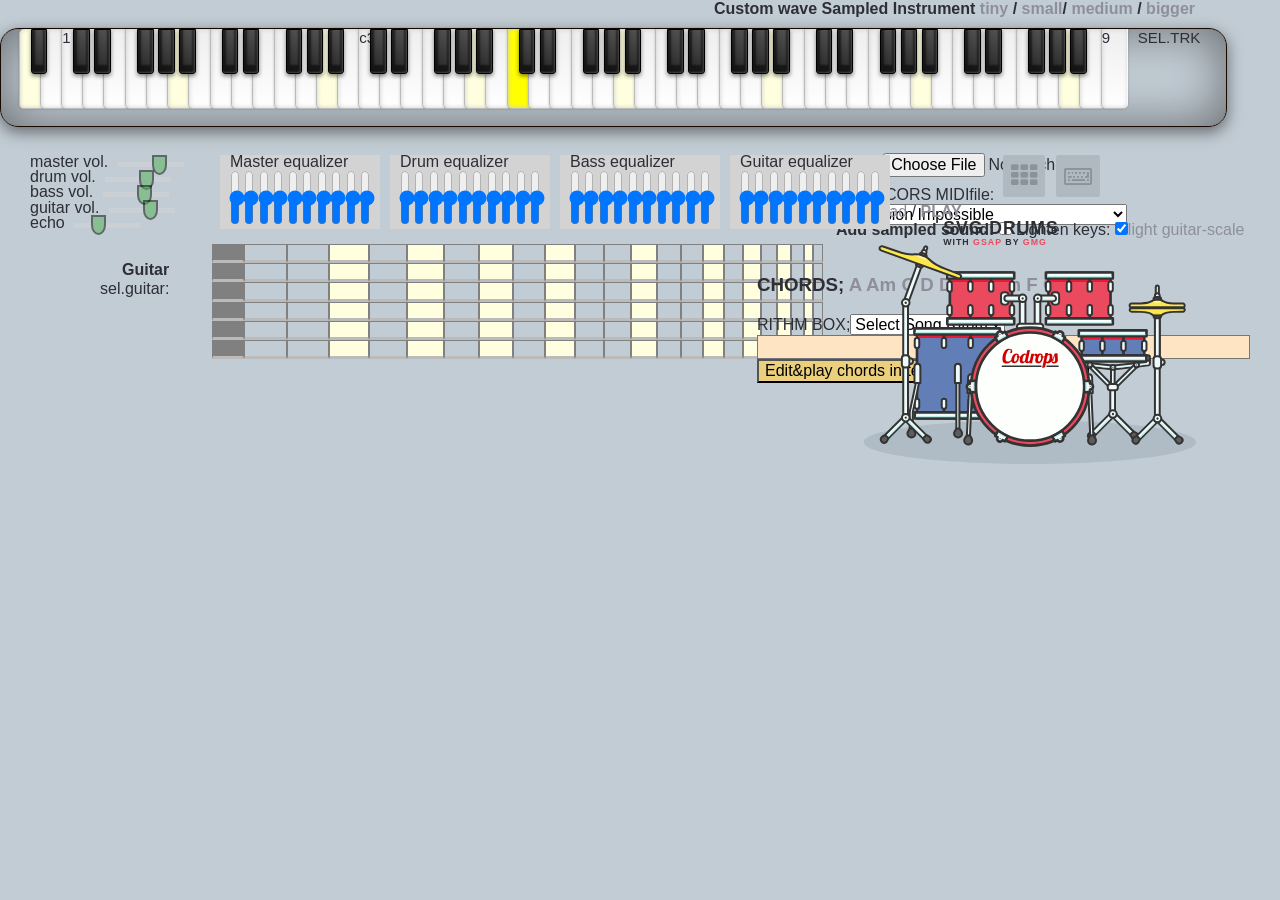
==== commit 58f46236: "Add files via upload" ====
--- a/,,,,MyStudio_sampledInstruments.html
+++ b/,,,,MyStudio_sampledInstruments.html
@@ -3,15 +3,15 @@
 		<!-- myCustomInstrument-->
 		<script src="vendors/MIDIFile.js"></script>
 		<script src="js/myCustomInstrument.js"></script>
-		<script src="../,,,,WebAudioFont-js/npm/dist/WebAudioFontPlayer.js"></script>
+		<script src="vendors//WebAudioFontPlayer.js"></script>
 		<!-- do not include not used below-->
-		<script src="../,,,,WebAudioFont-js/_webaudiofontdata/0250_Acoustic Guitar Steel/0250_JCLive_sf2_file.js"></script>
-		<script src="../,,,,WebAudioFont-js/_webaudiofontdata/0290_Elektrik Guitar Overdriven/0290_SBLive_sf2.js"></script>		
-		<script src="../,,,,WebAudioFont-js/_webaudiofontdata/0300_Elektrik Guitar Distortion/0300_SBLive_sf2.js"></script>		
-		<script src="../,,,,WebAudioFont-js/_webaudiofontdata/0340_Electric Bass pick/0340_SBLive_sf2.js"></script>	
-		<script src="../,,,,WebAudioFont-js/_webaudiofontdata/,Drums/SBLive/12835_0_SBLive_sf2.js"></script>		
-		<script src="../,,,,WebAudioFont-js/_webaudiofontdata/,Drums/SBLive/12838_0_SBLive_sf2.js"></script>		
-		<script src="../,,,,WebAudioFont-js/_webaudiofontdata/,Drums/SBLive/12842_0_SBLive_sf2.js"></script>	
+		<script src="_webaudiofontdata/0250_Acoustic Guitar Steel/0250_JCLive_sf2_file.js"></script>
+		<script src="_webaudiofontdata/0290_Elektrik Guitar Overdriven/0290_SBLive_sf2.js"></script>		
+		<script src="_webaudiofontdata/0300_Elektrik Guitar Distortion/0300_SBLive_sf2.js"></script>		
+		<script src="_webaudiofontdata/0340_Electric Bass pick/0340_SBLive_sf2.js"></script>	
+		<script src="_webaudiofontdata/,Drums/SBLive/12835_0_SBLive_sf2.js"></script>		
+		<script src="_webaudiofontdata/,Drums/SBLive/12838_0_SBLive_sf2.js"></script>		
+		<script src="_webaudiofontdata/,Drums/SBLive/12842_0_SBLive_sf2.js"></script>	
 		<!-- - -->
 		<link rel="shortcut icon" href="favicon.ico">
 		<link rel="stylesheet" type="text/css" href="css/normalize.css">
--- a/css/my_styles.css
+++ b/css/my_styles.css
@@ -0,0 +1,203 @@
+/*sampled piano*/
+*,*::after,*::before {-webkit-box-sizing: border-box; box-sizing: border-box;}
+
+/* === General Demo Styles === */
+body { font-family: 'Avenir Next', 'Avenir', 'Helvetica Neue', 'Lato', 'Segoe UI', Helvetica, Arial, sans-serif;
+			color: #2d2e36; background: #c2ccd4; -webkit-font-smoothing: antialiased;
+			-moz-osx-font-smoothing: grayscale;}
+a {text-decoration: none;color: #8e8f9a;outline: none;}
+a:hover,a:focus {color: #2d2e36;outline: none;}
+audio {display: none;}
+p{height: 1.2; margin-top: -2px;}
+.active, .btn:hover {background-color: #666; color: white;}
+
+#pianoKeyboard{position: fixed; left: 0px; top: 10px; height:10em;}
+.set	{padding-left: 25px; font-size: large;}
+.set, .guitar{ height:5.5em; width:105%; position:relative; border:1px solid #160801; border-radius:1em;
+/*background:linear-gradient(to bottom right,rgba(7,7,7,0.3),rgba(7,7,7,0)),url(../img/vwood.png);*/
+	box-shadow:0 0 50px rgba(7,7,7,0.5) inset,0 1px rgba(212,152,125,0.2) inset,0 5px 15px rgba(7,7,7,0.5)}
+.set li {list-style:none; position:relative; float:left; font-size: smaller;}/*..............*/
+	.set li:first-child { border-radius:5px 0 5px 5px}
+	.set li:nth-child(12n+1) {background: lightyellow;}
+	.set li:nth-child(40) {background: yellow;}
+	.set li:last-child { border-radius:0 5px 5px 5px}
+.white{ height:5.3em; width:1.8em; z-index:1; border-left:1px solid #bbb; border-bottom:1px solid #bbb; border-radius:0 0 5px 5px;
+				box-shadow:-1px 0 0 rgba(255,255,255,0.8) inset,0 0 5px #ccc inset,0 0 3px rgba(7,7,7,0.2);
+				background:linear-gradient(to bottom,#eee 0%,#fff 100%)}
+.white:active{ border-left:1px solid #999; border-bottom:1px solid #999; border-top:1px solid #777;
+				box-shadow:2px 0 3px rgba(7,7,7,0.1) inset,-5px 5px 20px rgba(7,7,7,0.2) inset,0 0 3px rgba(7,7,7,0.2);
+				background:lightyellow;}
+.black{ height:3em; width:1.1em; margin:0 0 0 -1em; z-index:2; border:1px solid #000; border-radius:0 0 3px 3px;
+				box-shadow:-1px -1px 2px rgba(255,255,255,0.2) inset,0 -5px 2px 3px rgba(7,7,7,0.6) inset,0 2px 4px rgba(7,7,7,0.5);
+				background:linear-gradient(45deg,#222 0%,#555 100%)}
+.black:active{background:linear-gradient(to right,#444 0%,#222 100%)
+				box-shadow:-1px -1px 2px rgba(255,255,255,0.2) inset,0 -2px 2px 3px rgba(7,7,7,0.6) inset,0 1px 2px rgba(7,7,7,0.5);}
+.d,.a,.e,.g,.b { margin:0 0 0 -0.5em} .f,.c{ margin:0 0 0 -0.35em}
+.fake_hover {color: red; outline: none; opacity: 0.5;}/**/
+
+#guitar{position: fixed; top: 244; left: 180;}
+.string li{list-style:none;
+	position:relative; float:left; height:1.2em;  z-index:1; border:1px solid gray; border-bottom:3px solid #bbb;}
+.string li:first-child   {width:2.0em;background:gray;}
+.string li:nth-child(23) {width:0.6em;}
+.string li:nth-child(22) {width:0.6em;background:lightyellow;}
+.string li:nth-child(21) {width:0.8em;}
+.string li:nth-child(20) {width:0.9em;background:lightyellow;}
+.string li:nth-child(19) {width:1.0em;}
+.string li:nth-child(18) {width:1.1em;background:lightyellow;}
+.string li:nth-child(17) {width:1.2em;}
+.string li:nth-child(16) {width:1.3em;background:lightyellow;}
+.string li:nth-child(15) {width:1.4em;}
+.string li:nth-child(14) {width:1.5em;}
+.string li:nth-child(13) {width:1.6em;background:lightyellow;}
+.string li:nth-child(12) {width:1.7em;}
+.string li:nth-child(11) {width:1.8em;}
+.string li:nth-child(10) {width:1.9em;background:lightyellow;}
+.string li:nth-child(09) {width:2.0em;}
+.string li:nth-child(08) {width:2.1em;background:lightyellow;}
+.string li:nth-child(07) {width:2.2em;}
+.string li:nth-child(06) {width:2.3em;background:lightyellow;}
+.string li:nth-child(05) {width:2.4em;}
+.string li:nth-child(04) {width:2.5em;background:lightyellow;}
+.string li:nth-child(03) {width:2.6em;}
+.string li:nth-child(02) {width:2.7em;}
+.c1{background:yellow;}
+/* controls*/
+#getit{position: fixed; width: 444px; right: 0px; top: 155px;}
+#my_rithm{position: fixed; right: 30px; top: 255px;}
+#Cntrls{position: fixed; left: 33px; top: 333px; height: 444px;}
+.controls{float: left; position: relative; margin-left:10px;}
+#_player{  background:yellow;/* url(./img/1.jpg); */}
+#visual_progress { background: #000; height: 40%; opacity: 0.25; position: absolute; top: 33%; left: 1%;}
+.controls select{font-size:66%;}/*====================================*/
+.slidecontainer {  width: 100%;}
+.slider { width:33%; height: 5px; background: #d3d3d3;  outline: none;  opacity: 0.5;
+	-webkit-appearance: none; -webkit-transition: .2s;  transition: opacity .2s; margin-left:5px}
+.slider:hover {opacity: 1;}
+.slider::-webkit-slider-thumb { width: 15px; height: 20px;  background: #4CAF50;  cursor: pointer;
+	-webkit-appearance: none;  appearance: none; border-radius: 0 0 50% 50%;  border: 2px solid black;}
+.slider::-moz-range-thumb { width: 25px;  height: 25px;  background: #4CAF50;  cursor: pointer;}
+/*vertical*/
+.mixer{background:lightgray; width:160px; position: fixed; top: 155; padding-left: 10px;}
+input[type=range][orient=vertical]{ writing-mode: bt-lr; /* IE */ -webkit-appearance: slider-vertical; /* WebKit */
+		width: 10px; height: 55px; padding-left: 4;}
+		
+@font-face {font-family: 'codropsicons'; font-weight: normal; font-style: normal;
+src: 	url('../fonts/codropsicons/codropsicons.eot');
+src: 	url('../fonts/codropsicons/codropsicons.eot?#iefix') format('embedded-opentype'),
+			url('../fonts/codropsicons/codropsicons.woff') format('woff'),
+			url('../fonts/codropsicons/codropsicons.ttf') format('truetype'),
+			url('../fonts/codropsicons/codropsicons.svg#codropsicons') format('svg');}
+			
+/* === Codrops Styles === */
+.codrops-header {position: fixed;z-index: 1000; top: 220; left: 930px;
+		display: flex;display: -webkit-flex;display: -ms-flexbox;
+		align-items: center;-webkit-align-items: center;-ms-flex-align: center;}
+.codrops-header h1 {font-size: 1.1em;line-height: 1;margin: 0 0 0 0.75em;letter-spacing: 1px;text-transform: uppercase;}
+.codrops-header h1 span {font-size: 50%;display: block;}
+.codrops-header h1 a {color: #eb495d;}
+.codrops-header h1 a:focus, .codrops-header h1 a:hover {color: #8e8f9a;}
+/* Top Navigation Style */
+.codrops-links {position: relative;display: inline-block;text-align: center;white-space: nowrap;}
+.codrops-links::after {content: '';position: absolute;top: 0;left: 50%;width: 1px;height: 100%;background: rgba(0, 0, 0, 0.4);-webkit-transform: rotate3d(0, 0, 1, 22.5deg);transform: rotate3d(0, 0, 1, 22.5deg);}
+.codrops-icon {display: inline-block;width: 1.5em;margin: 0.5em;padding: 0em 0;text-decoration: none;}
+.codrops-icon span {display: none;}
+.codrops-icon::before {font-family: 'codropsicons';font-weight: normal;font-style: normal;font-variant: normal;line-height: 1;margin: 0 5px;text-transform: none;speak: none;-webkit-font-smoothing: antialiased;}
+.codrops-icon--drop::before {content: '\e001';color: #0099cc;}
+.codrops-icon--prev::before {content: '\e004';}
+/* --- Containers & Layout --- 
+.container {overflow: hidden; width: 55vw; height: 55vh;
+	display: flex; display: -webkit-flex; display: -ms-flexbox;
+	flex-direction: column; -webkit-flex-direction: column;-ms-flex-direction: column; }
+.content {height: 55vh;}*/
+
+.container-drums {width:266px; position: fixed; left: 1030; top: 250;
+	display: flex; display: -webkit-flex; display: -ms-flexbox;
+	align-items: center; -webkit-align-items: center; -ms-flex-align: center; 
+	transform: translateY(-100%);	-webkit-transform: translateY(-100%); 				
+	transition: transform 0.6s;	-webkit-transition: -webkit-transform 0.6s;				
+	transition-timing-function: cubic-bezier(0.2,1,0.3,1);	-webkit-transition-timing-function: cubic-bezier(0.2,1,0.3,1); }				 
+.screen-sm-hidden {-webkit-transform: translateX(0);transform: translateX(0);}
+.container-drums svg {width: 100%;-webkit-tap-highlight-color: rgba(0,0,0,0);}
+.container-drums svg g {cursor: pointer;}
+.demo-footer {position: fixed;z-index: 1000; top: 155;left: 1000px;
+		display: -webkit-flex; display: -ms-flexbox; display: flex;}
+.container-sequencer {position: fixed; left: 950; top: 500;
+	display: flex; display: -webkit-flex; display: -ms-flexbox;
+	justify-content: center;-webkit-justify-content: center;-ms-flex-pack: center;
+	align-items: center; -webkit-align-items: center;-ms-flex-align: center;
+	flex: 1; -webkit-flex: 1; -ms-flex: 1;
+	transition: transform 0.3s;-webkit-transition: -webkit-transform 0.3s;}
+.container-sequencer.collapse {-webkit-transform: translateY(-300%);transform: translateY(-300%);}
+/* --- Buttons --- */
+.btn {font-size: 1.65em;font-weight: bold;line-height: 1;width: auto;margin: 0 0.125em;padding: 0.5rem;vertical-align: middle;
+					text-decoration: none;color: #89939B;border: 0;border-radius: 2px;background: #B0B9C0;}
+.btn:focus,.btn:hover {color: #2d2e36; border-color: #2d2e36;outline: none;}
+.btn:focus {color: #89939B;}
+.btn .fa {vertical-align: middle;}
+/*  --- Sequencer --- */
+.sequencer {
+	display: -webkit-flex;display: -ms-flexbox;display: flex;-webkit-flex-direction: column;
+	-ms-flex-direction: column;flex-direction: column;-webkit-align-items: center;-ms-flex-align: center;
+	align-items: center;-webkit-transition: opacity 0.3s ease-in-out;transition: opacity 0.3s ease-in-out;}
+.row {position: relative; display: -webkit-flex; display: -ms-flexbox;display: flex; width: 100%;}
+.row:hover {z-index: 100;}
+.sequencer-controls {
+	display: -webkit-flex;display: -ms-flexbox;display: flex;
+	-webkit-justify-content: space-between;-ms-flex-pack: justify;justify-content: space-between;
+	-webkit-align-items: center;-ms-flex-align: center;align-items: center;
+	width: 100%;}
+.sequencer label span {position: relative;display: block; width: 3vh; height: 3vh; margin: 0.1vh;
+		border: 1px solid #89939B; border-radius: 6px; cursor: pointer;}
+.sequencer label input[type=checkbox]:checked ~ span {background: #89939B;}
+.sequencer label.active input[type=checkbox]:checked ~ span {background: #EB495D;}
+.sequencer label input {display: none;}
+.sequencer .active span {border-color: #EB495D;}
+.sequencer-controls .btn, input[type=number] {
+	font-size: 1.2rem;line-height: 1; margin: 5px; padding: 0;text-align: center;border: none;background: none;
+	-webkit-transition: all 0.5s;transition: all 0.5s;}
+input[type=number] {border: none;-moz-appearance: textfield;color: #89939B;}
+input[type=number]::-webkit-inner-spin-button, input[type=number]::-webkit-outer-spin-button {-webkit-appearance: none;}
+.sequencer img {position: relative;z-index: 10;width: 4vh;height:3vh;margin: 0.1vh; border-radius: 3px;
+	-webkit-transition: -webkit-transform 0.2s ease-in-out;transition: transform 0.2s ease-in-out;}
+.sequencer img:hover {-webkit-transform: scale(2.5);transform: scale(2.5);}
+
+/* --- Keys --- */
+#All-Keys {display: none;}
+.key-wrap {fill: #F3F8FC;}
+.key-text {font-size: 62px;font-weight: bold;fill: #B0B9C0;}
+@media (min-width: 700px) {
+	.content {
+		display: -webkit-flex;	display: -ms-flexbox;	display: flex;	-webkit-justify-content: center;
+		-ms-flex-pack: center;	justify-content: center;}
+		.container-sequencer {	-webkit-transition: -webkit-transform 0.6s;	transition: transform 0.6s;
+		-webkit-transition-timing-function: cubic-bezier(0.2,1,0.3,1);	transition-timing-function: cubic-bezier(0.2,1,0.3,1);}
+		.container-sequencer.collapse {	-webkit-transform: translateX(300%);	transform: translateX(300%);}
+		.container-drums {	-webkit-transform: translateX(-50%);	transform: translateX(-50%);}
+		.container-drums svg {	max-height: 65%;	-webkit-transform: scale(1.25);	transform: scale(1.25);
+			-webkit-transition: -webkit-transform 0.6s;	transition: transform 0.6s;
+			-webkit-transition-timing-function: cubic-bezier(0.2,1,0.3,1);	transition-timing-function: cubic-bezier(0.2,1,0.3,1);}
+		.screen-sm-hidden {	-webkit-transform: translateX(110);	transform: translateX(110);}
+		.screen-sm-hidden svg {	-webkit-transform: scale(0.85);	transform: scale(0.85);}
+		.btn-tooltip {	position: relative;}
+		.btn-tooltip::before,.btn-tooltip::after {	position: absolute;	left: 50%;	pointer-events: none;	opacity: 0;}
+		.btn-tooltip:hover::before,.btn-tooltip:hover::after {
+			opacity: 1;	-webkit-transition: opacity 0.3s ease, -webkit-transform 0.3s ease;
+			transition: opacity 0.3s ease, transform 0.3s ease;	-webkit-transition-delay: 0.1s;	transition-delay: 0.1s;}
+		.btn-tooltip::before {
+			content: '';	z-index: 1001;	top: 100%;	width: 0;	height: 0;	margin: 0 0 0 -6px;	pointer-events: none;
+			border: solid transparent;	border-width: 6px;	border-color: transparent;	border-bottom-color: #2d2e36;
+			-webkit-transform: translate3d(0, -5px, 0);	transform: translate3d(0, -5px, 0);}
+		.btn-tooltip:hover::before {	-webkit-transform: translate3d(0, 0, 0);	transform: translate3d(0, 0, 0);}
+		.btn-tooltip::after {
+			content: attr(aria-label);	font-size: 0.41em;	font-weight: bold;	line-height: 1.2;	z-index: 1000;
+			top: 100%;	margin: 12px 0 0 0;	padding: 8px 10px;	letter-spacing: 1px;	text-transform: uppercase;
+			color: #fff;	border-radius: 3px;	background: #2d2e36;
+			-webkit-transform: translate3d(-50%, -5px, 0);	transform: translate3d(-50%, -5px, 0);}
+		.btn-tooltip:hover::after {	-webkit-transform: translate3d(-50%, 0, 0);	transform: translate3d(-50%, 0, 0);}}
+@media (max-width: 500px) {
+	.container-sequencer,.container-drums {-webkit-align-items: flex-start;	-ms-flex-align: flex-start;	align-items: flex-start;}
+	.sequencer img {	pointer-events: none;}
+	.btn-keys {	display: none;}
+	.demo-footer {	top: auto;	bottom: 0;	padding: 1em;}.codrops-header {	padding: 0.5em;	font-size: 90%;}
+}
